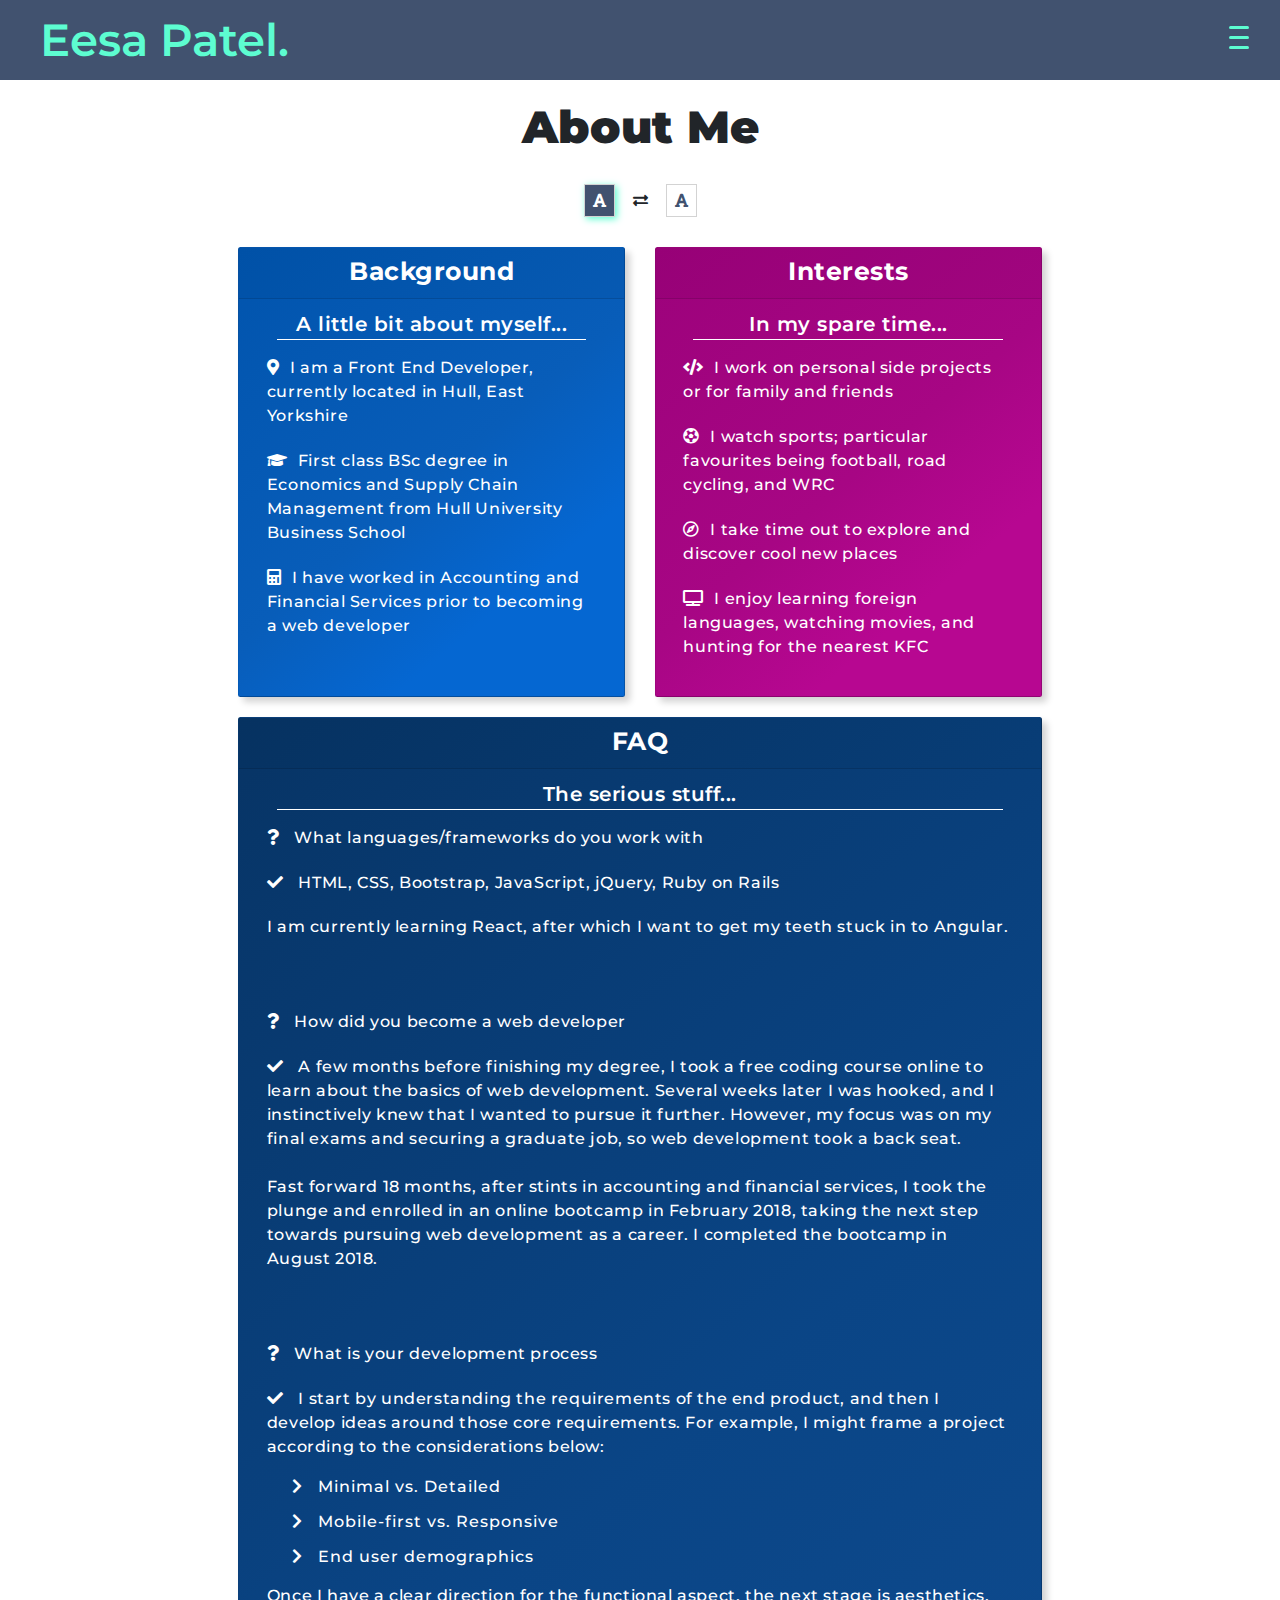
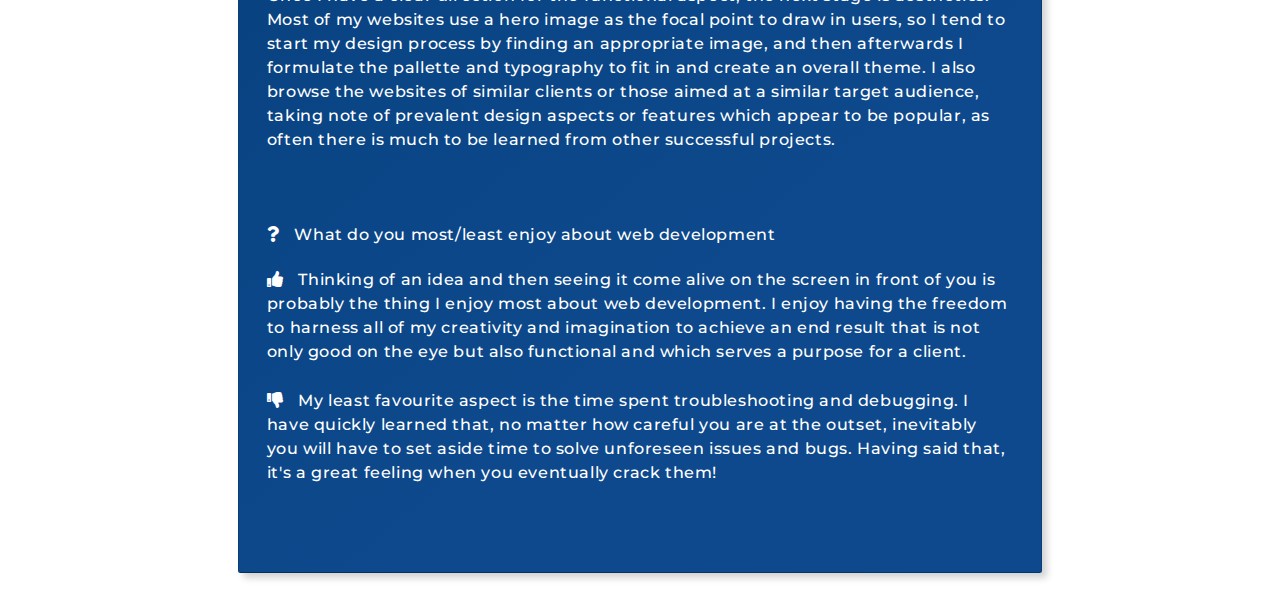
==== about.html @ c86d8778 "apply new nav function to portfolio page" ====
<!DOCTYPE html>
<html lang="en">
  <head>
    <meta charset="utf-8">
    <meta http-equiv="X-UA-Compatible" content="IE=edge">
    <meta name="viewport" content="width=device-width, initial-scale=1">

    <title>About Me | Eesa Patel</title>

    <link rel="icon" type="image/jpg" href="img/headshot.jpg">

    <!-- Bootstrap core CSS -->
    <link rel="stylesheet" href="https://stackpath.bootstrapcdn.com/bootstrap/4.1.1/css/bootstrap.min.css">
    <link rel="stylesheet"
    href="https://cdnjs.cloudflare.com/ajax/libs/animate.css/3.5.2/animate.min.css">
    <link rel="stylesheet" href="https://use.fontawesome.com/releases/v5.0.13/css/all.css">

    <link href="https://fonts.googleapis.com/css?family=Montserrat:500,600,700,900" rel="stylesheet">


    <!-- Custom styles for this template go here -->
    <link rel="stylesheet" href="css/styles.css">
    <link rel="stylesheet" href="css/about.css">
    <link rel="stylesheet" href="css/modal.css">
    <link rel="stylesheet" href="css/nav.css">
    <link rel="stylesheet" href="css/sidebar.css">
    <link rel="stylesheet" href="css/colours.css">
    <link rel="stylesheet" href="css/typography.css">
    <link rel="stylesheet" href="css/hamburgers.css">


  </head>

  <body>

    <!-- navbar -->
    <nav class="navbar background-primary">
      <a href="index.html">
        <h1 class="brand-name color-secondary">Eesa Patel.</h1>
      </a>
    </nav>

    <!-- navbar open button -->
    <button class="hamburger hamburger--spin nav-open" type="button">
      <span class="hamburger-box">
        <span class="hamburger-inner"></span>
      </span>
    </button>

    <!-- navigation menu -->
    <div class="container-fluid nav-menu">
      <div class="row h-100 align-items-center">
        <div class="col-10 offset-1 col-md-8 offset-md-2 col-lg-4 offset-lg-4">
          <ul class="navbar-nav animated mr-auto mt-2 mt-lg-0">
                <li class="nav-item">
                  <a class="nav-link montserrat-7" href="index.html">Home</a>
                </li>
                <li class="nav-item">
                  <a class="nav-link montserrat-7" href="about.html">About</a>
                </li>
                <li class="nav-item">
                  <a class="nav-link montserrat-7" href="portfolio.html">Portfolio</a>
                </li>
                <li class="nav-item">
                  <a class="nav-link montserrat-7" href="contact.html">Contact</a>
                </li>
              </ul>
        </div>
      </div>
    </div>


    <!-- Primary sidebar (hidden on xs) -->
    <div class="sidebar d-none d-lg-block background-secondary">
      <div class="sidebar-thumbnail">
        <div class="thumbnail animated fadeIn">
          <img src="img/headshot.jpg" class="img-fluid img-thumbnail mb1">
          <div class="caption mb2">
            <h3 class="my-name montserrat-9">Eesa Patel</h3>
            <h6 class="my-occupation montserrat-5">Front End Developer</h6>
            <p class="default-text">Hull, UK.</p>
          </div>
        </div>
      </div>
      <div class="modal-section">
        <div class="modal-button-container animated fadeInLeft mb1" id="icon-1">
          <button class="btn background-secondary color-primary" id="resume-btn" data-toggle="modal" data-target="#resume">
            <i class="fas fa-file-alt color-primary"></i>
          </button>
          <p class="modal-caption montserrat-6 mt1 color-primary" id="resume-caption">View my Resume/CV</p>
        </div>
        <div class="modal-button-container animated fadeInLeft mb1" id="icon-2">
          <button class="btn background-secondary color-primary" id="message-btn" data-toggle="modal" data-target="#contact-form">
            <i class="fas fa-envelope color-primary"></i>
          </button>
          <p class="modal-caption montserrat-6 mt1 color-primary" id="message-caption">Say Hello <i class="far fa-smile"></i></p>
        </div>
      </div>
      <div class="sidebar-icons text-center">
          <a href="https://unsplash.com/@eesa94" target="_blank" title="View my photos on Unsplash">
            <i class="fas fa-camera animated flipInX background-primary color-secondary" id="icon-3" aria-hidden="true"></i>
          </a>
          <a href="https://www.instagram.com/eesa516" target="_blank" title="Follow me on Instagram">
            <i class="fab fa-instagram animated flipInX background-primary color-secondary" id="icon-4" aria-hidden="true"></i>
          </a>
          <a href="https://www.linkedin.com/in/eesa-patel-a89942b1/" target="_blank" title="Connect with me on LinkedIn">
            <i class="fab fa-linkedin-in animated flipInX background-primary color-secondary" id="icon-5" aria-hidden="true"></i>
          </a>
          <a href="https://github.com/eesa94" target="_blank" title="View my GitHub profile">
            <i class="fab fa-github animated flipInX background-primary color-secondary" id="icon-6" aria-hidden="true"></i>
          </a>
      </div>
    </div>

    <div class="container-fluid main-section" id="about-index">
      <h1 class="index-header montserrat-9 animated fadeIn mb3">About Me</h1>
      <div class="colour-swap animated fadeIn">
        <i class="fas fa-font box-shadow background-primary" id="font-left"></i><i class="fas fa-exchange-alt" id="swap-colour-btn"></i><i class="fas fa-font color-primary" id="font-right"></i>
      </div>
      <div class="row mt3">
        <div class="col-12 col-md-6 col-xl-4 offset-xl-2 mb2">
          <div class="card card-default-lightblue mb1 animated fadeIn" id="card-lightblue">
            <div class="card-header">
              <h2 class="montserrat-7">Background</h2>
            </div>
            <div class="card-body">
              <h4 class="card-title montserrat-6">A little bit about myself...</h4>
              <div class="card-text">
                <p class="montserrat-5 mt1"><i class="fa fa-map-marker-alt"></i>I am a Front End Developer, currently located in Hull, East Yorkshire</p>
                <p class="montserrat-5 mt1"><i class="fa fa-graduation-cap"></i>First class BSc degree in Economics and Supply Chain Management from Hull University Business School</p>
                <p class="montserrat-5 mt1"><i class="fa fa-calculator"></i>I have worked in Accounting and Financial Services prior to becoming a web developer</p>
              </div>
            </div>
          </div>
        </div>
        <div class="col-12 col-md-6 col-xl-4 mb2">
          <div class="card card-default-pink mb1 animated fadeIn" id="card-pink">
            <div class="card-header">
              <h2 class="montserrat-7">Interests</h2>
            </div>
            <div class="card-body">
              <h4 class="card-title montserrat-6">In my spare time...</h4>
              <div class="card-text">
                <p class="montserrat-5 mt1"><i class="fa fa-code"></i>I work on personal side projects or for family and friends</p>
                <p class="montserrat-5 mt1"><i class="fa fa-futbol"></i>I watch sports; particular favourites being football, road cycling, and WRC</p>
                <p class="montserrat-5 mt1"><i class="far fa-compass"></i></i>I take time out to explore and discover cool new places</p>
                <p class="montserrat-5 mt1"><i class="fa fa-tv"></i>I enjoy learning foreign languages, watching movies, and hunting for the nearest KFC</p>
              </div>
            </div>
          </div>
        </div>
        <div class="col-12 col-xl-8 offset-xl-2 mb2">
          <div class="card card-default-blue mb1 animated fadeIn" id="card-blue">
            <div class="card-header">
              <h2 class="montserrat-7">FAQ</h2>
            </div>
            <div class="card-body">
              <h4 class="card-title montserrat-6">The serious stuff...</h4>
              <div class="card-text">
                <p class="montserrat-5 mt1">
                  <i class="fas fa-question"></i>
                  What languages/frameworks do you work with
                </p>
                <p class="montserrat-5">
                  <i class="fas fa-check"></i>
                  HTML, CSS, Bootstrap, JavaScript, jQuery, Ruby on Rails
                </p>
                <p class="montserrat-5 mb3">
                  I am currently learning React, after which I want to get my teeth stuck in to Angular.
                </p>
                <p class="mb2"></p>
                <p class="montserrat-5 mt1">
                  <i class="fas fa-question"></i>
                  How did you become a web developer
                </p>
                <p class="montserrat-5 mb3">
                  <i class="fas fa-check"></i>
                  A few months before finishing my degree, I took a free coding course online to learn about the basics of web development. Several weeks later I was hooked, and I instinctively knew that I wanted to pursue it further. However, my focus was on my final exams and securing a graduate job, so web development took a back seat.<br><br> Fast forward 18 months, after stints in accounting and financial services, I took the plunge and enrolled in an online bootcamp in February 2018, taking the next step towards pursuing web development as a career.
                  I completed the bootcamp in August 2018.
                </p>
                <p class="mb2"></p>
                <p class="montserrat-5 mt1">
                  <i class="fas fa-question"></i>
                  What is your development process
                </p>
                <p class="montserrat-5">
                  <i class="fas fa-check"></i>
                  I start by understanding the requirements of the end product, and then I develop ideas around those core requirements. For example, I might frame a project according to the considerations below:
                </p>
                <ul class="faq-list">
                  <li class="montserrat-5 mb1">
                    <i class="fas fa-chevron-right"></i>
                    Minimal vs. Detailed
                  </li>
                  <li class="montserrat-5 mb1">
                    <i class="fas fa-chevron-right"></i>
                    Mobile-first vs. Responsive
                  </li>
                  <li class="montserrat-5 mb1">
                    <i class="fas fa-chevron-right"></i>
                    End user demographics
                  </li>
                </ul>
                <p class="montserrat-5 mb3">
                  Once I have a clear direction for the functional aspect, the next stage is aesthetics. Most of my websites use a hero image as the focal point to draw in users, so I tend to start my design process by finding an appropriate image, and then afterwards I formulate the pallette and typography to fit in and create an overall theme. I also browse the websites of similar clients or those aimed at a similar target audience, taking note of prevalent design aspects or features which appear to be popular, as often there is much to be learned from other successful projects.
                </p>
                <p class="mb2"></p>
                <p class="montserrat-5 mt1">
                  <i class="fas fa-question"></i>
                  What do you most/least enjoy about web development
                </p>
                <p class="montserrat-5 mb3">
                  <i class="fas fa-thumbs-up"></i>
                  Thinking of an idea and then seeing it come alive on the screen in front of you is probably the thing I enjoy most about web development.
                  I enjoy having the freedom to harness all of my creativity and imagination to achieve an end result that is not only good on the eye but also functional and which serves a purpose for a client.<br><br>
                  <i class="fas fa-thumbs-down"></i>
                  My least favourite aspect is the time spent troubleshooting and debugging. I have quickly learned that, no matter how careful you are at the outset, inevitably you will have to set aside time to solve unforeseen issues and bugs. Having said that, it's a great feeling when you eventually crack them!
                </p>
                <p class="mb2"></p>
              </div>
            </div>
          </div>
        </div>
      </div> <!-- end inner row -->
    </div> <!-- end container -->

    <!-- Resume/CV Modal -->
    <div class="modal fade bs-example-modal-lg" id="resume" tabindex="-1" role="dialog" aria-labelledby="myLargeModalLabel" aria-hidden="true">
      <div class="modal-dialog modal-lg">
        <div class="modal-content">
          <div class="modal-header background-primary color-secondary">
            <button type="button" class="close color-secondary" data-dismiss="modal" aria-label="Close"><span aria-hidden="true">&times;</span></button>
            <h4 class="modal-title" id="myModalLabel">CV/Resume</h4>
          </div>
          <div class="modal-body">
            <div class="container-fluid">
              <div class="row">
                <div class="col-10 offset-1 col-sm-8 offset-sm-2 col-lg-6 offset-lg-3">
                  <div class="list-group" id="list-tab" role="tablist">
                    <a class="list-group-item list-group-item-action active" id="list-work-list" data-toggle="list" href="#list-work" role="tab" aria-controls="work">
                      Work History
                    </a>
                    <a class="list-group-item list-group-item-action" id="list-education-list" data-toggle="list" href="#list-education" role="tab" aria-controls="education">
                      Education
                    </a>
                  </div>
                </div>
              </div>
            </div>
            <div class="row no-gutters">
              <div class="col-10 offset-1 col-sm-8 offset-sm-2 left">
                <div class="tab-content" id="nav-tabContent">
                  <div class="tab-pane fade show active text-left" id="list-work" role="tabpanel" aria-labelledby="list-work-list">
                    <h1 class="mb2">Work History</h1>
                    <h2>Yorkshire Building Society Group, Leeds UK</h2>
                    <p class="mb1">Credit Risk Analyst (2017 - 2018)</p>
                    <p>Key Responsibilities:</p>
                    <ul class="justify">
                      <li>Detailed performance analysis of the company's mortgage portfolio, providing metrics on arrears and indebtedness.
                      <li>Analysed mortgage trends within the wider UK mortgage market using internal and external data to help provide a narrative of the current lending climate and aid risk appetite decisioning.</li>
                      <li>Sole owner of month-end analysis which provided leadership with key Management Information for company decision-making.</li>
                      <li>Dealt with Regulatory requests, comprising data and analytics returns for the Prudential Regulation Authority.</li>
                    </ul>
                    <p>Skills Gained:</p>
                    <ul class="justify mb2">
                      <li>Accuracy and competence within tight deadlines and high pressure, delivering for management and industry regulators.</li>
                      <li>SAS programming, used daily and the basis of all my work.</li>
                      <li>Competence in collaborating across teams and functions.</li>
                    </ul>
                    <h2>Mazars LLP, Leeds UK</h2>
                    <p class="mb1">Audit Trainee (ACA) (2016 - 2017)</p>
                    <p>Key Responsibilities:</p>
                    <ul class="justify">
                      <li>Worked on external audits of major clients including Multi Academy Trusts, NHS Trusts, and Local Government.</li>
                      <li>Field work comprising of audit testing of financial statements, visiting clients and verifying assets.
                      <li>Analysed findings against audit standards and rules.</li>
                      <li>Arranged client meetings independently, to discuss systems, processes, and acted as a point of contact between off-site audit managers and on-site client staff.</li>
                    </ul>
                    <p>Skills Gained:</p>
                    <ul class="justify">
                      <li>Written and verbal communication skills, building positive client relationships.</li>
                      <li>Working to high technical and ethical standards.</li>
                      <li>Certificate in Finance, Accounting, and Business (CFAB).</li>
                    </ul>
                  </div>
                  <div class="tab-pane fade text-left" id="list-education" role="tabpanel" aria-labelledby="list-education-list">
                    <h1 class="mb2">Education</h1>
                    <h2>CareerFoundry</h2>
                    <p class="mb1">Online Bootcamp (February 2018 - August 2018)</p>
                    <p>Web Development</p>
                    <ul class="justify mb2">
                      <li>6 month taught and mentored online web development bootcamp.</li>
                      <li>Front-end development, focusing on responsive design with HTML, CSS, Bootstrap, JavaScript, jQuery, and integrating APIs such as Google Maps, Facebook, and Twitter.</li>
                      <li>Back-end development with Ruby on Rails,  using best practices to build dynamic web apps with full functionality including authentication, authorisation, user comments, product rating, automated mailing, and payment.</li>
                    </ul>
                    <h2>Hull University Business School</h2>
                    <p class="mb1">Bachelors Degree (2012 - 2016)</p>
                    <p>BSc Economics and Supply Chain Management (1:1)</p>
                    <ul class="justify">
                      <li>Joint honours degree with an equal number of modules across both areas; highlights include empirical economic analysis examining the statistical significance of transfer expenditure on the performance of Premier League football clubs, and planning and designing supply chains to import fruit from overseas.</li>
                      <li>Studied abroad at Inha University in Incheon, South Korea, as part of a summer school elective programme.</li>
                      <li>One year internship at Johnson &amp; Johnson in Inventory and Distribution.</li>
                    </ul>
                  </div>
                </div>
              </div>
            </div>
          </div>
        </div>
      </div>
    </div>

    <!-- Contact Form modal -->
    <div class="modal fade bs-example-modal-lg" id="contact-form" tabindex="-1" role="dialog" aria-labelledby="myLargeModalLabel" aria-hidden="true">
      <div class="modal-dialog modal-lg">
        <div class="modal-content">
          <div class="modal-header background-primary color-secondary">
            <button type="button" class="close color-secondary" data-dismiss="modal" aria-label="Close"><span aria-hidden="true">&times;</span></button>
            <h4 class="modal-title" id="myModalLabel">Send a Message</h4>
          </div>
          <div class="modal-body">
            <form class="custom-form" name="contact" method="POST" netlify>
              <div class="form-group contact-form-group mb2">
                <label for="name">Name</label>
                <input class="form-control" placeholder="*Please enter your name" required="required" type="text" name="name" id="name">
              </div>
              <div class="form-group contact-form-group mb2">
                <label for="email">Email</label>
                <input class="form-control" placeholder="*Please enter your email" required="required" type="text" name="email" id="email">
              </div>
              <div class="form-group contact-form-group mb2">
                <label for="message">Message</label>
                <textarea class="form-control" placeholder="*Please write your message" rows="5" required="required" name="message" id="message"></textarea>
              </div>
              <input type="submit" name="commit" value="Send" class="form_label btn" id="send-btn" data-disable-with="Send">
            </form>
          </div>
        </div>
      </div>
    </div>

    <script src="https://cdnjs.cloudflare.com/ajax/libs/jquery/3.2.1/jquery.min.js"></script>
    <!-- Bootstrap core JS -->
    <script src="https://stackpath.bootstrapcdn.com/bootstrap/4.1.1/js/bootstrap.min.js"></script>
    <!-- Can place script tags with JavaScript files here -->
    <script src="js/scripts.js"></script>
  </body>
</html>
---- css/styles.css ----
*, *::after, *::before {
  box-sizing: border-box;
}

html {
  font-size: 62.5%;
}

html, body {
  width: 100%;
  height: 100%;
  margin: 0;
  padding: 0;
}

body {
  text-align: center;
}

.main-section {
  padding: 85px 30px 0;
  transition: 0.3s;
}

.btn.focus,
.btn:focus {
  box-shadow: none;
}


/*index.html*/
/*Hero Container*/
.hero-container {
  background-image: url("../img/carolinie-cavalli-99609-unsplash.jpg");
  background-position: center;
  background-repeat: no-repeat;
  background-size: cover;
  min-height: 100vh;
  width: 100%;
}
.hero-inner {
  padding-top: 70px;
}

.welcome-1 {
  font-size: 6rem;
}

.welcome-2 {
  font-size: 3.2rem;
}

.button-container {
  margin-bottom: 50px;
}

.home-nav-btn {
  margin: 6px;
  border: 1.6px solid #41526f;
  color: #5dfdd1;
  background-color: #41526f;
  font-size: 1.85rem;
  letter-spacing: 2.5px;
  line-height: 1.8;
}

.home-nav-btn:hover {
  color: #41526f;
  background-color: #5dfdd1;
  line-height: 1.8;
}

.img-thumbnail {
  height: 250px;
  padding: 1.5px;
  background-color: #e1ebf0;
  border: 2px solid #4c4c4c;
}

.my-name {
  margin-bottom: 7px;
  font-size: 3rem;
  letter-spacing: 0.5px;
}

.my-occupation {
  font-size: 2.1rem;
  letter-spacing: 0.5px;
}

.caption {
  cursor: default;
}

.home-icons-container {
  font-size: 2rem;
  padding-top: 30px;
}

.home-icons-contaniner a {
  text-decoration: none;
}

.home-icon {
  width: 40px;
  padding: 10px;
  transition: 0.3s;
}


/*General styling*/
a:hover {
  text-decoration: none;
}

.index-header {
  font-size: 4.5rem;
  margin: 15px 0;
  cursor: default;
}

.mt1 {
  margin-top: 10px;
}

.mt2 {
  margin-top: 20px;
}

.mt3 {
  margin-top: 30px;
}

.mb1 {
  margin-bottom: 10px;
}

.mb2 {
  margin-bottom: 20px;
}

.mb3 {
  margin-bottom: 30px;
}

.nm {
  margin: 0;
}

.opaque {
    opacity: 0.5;
}

.justify {
  text-align: justify;
}

.smol-p {
  font-size: 1.3rem;
}


/*Animation styling*/
.fadeIn {
  animation-duration: 0.5s;
  animation-delay: 0.5s;
}

.fadeIn-1 {
  animation-delay: 1s;
}

.fadeInLeft,
.fadeInRight,
.flipInX {
  animation-duration: 0.5s;
  animation-delay: 1s;
}

#icon-1 {
  animation-delay: 0.6s;
}

#icon-2 {
  animation-delay: 0.7s;
}

#icon-3 {
  animation-delay: 0.9s;
}

#icon-4 {
  animation-delay: 1.0s;
}

#icon-5 {
  animation-delay: 1.1s;
}

#icon-6 {
  animation-delay: 1.2s;
}


/*Media */
@media (max-width: 576px) {
  html {
    font-size: 50%;
  }

  .hero-inner {
    padding-top: 20px;
    padding-bottom: 20px;
  }

  .button-container .col-6 {
    text-align: center;
  }
}
---- css/about.css ----
.colour-swap i {
  font-size: 1.5rem;
  padding: 8px; }

#swap-colour-btn {
  margin: 0 10px;
  cursor: pointer; }

#font-left {
  color: white; }

#font-right {
  background-color: white; }

#font-left,
#font-right {
  border: 1px solid lightgrey; }

.card {
  cursor: default;
  transition: 0.5s;
  height: 100%;
  box-shadow: 5px 5px 7px lightgrey; }
  .card h2, .card h4, .card p, .card i, .card li {
    transition: 0.3s; }

.card-default-lightblue {
  border: 1px solid rgba(0, 0, 0, 0.125);
  background: linear-gradient(140deg, #0154ad 0%, #085db9 51%, #0567d2 75%); }
  .card-default-lightblue h2, .card-default-lightblue h4, .card-default-lightblue p, .card-default-lightblue i, .card-default-lightblue li {
    color: white; }
  .card-default-lightblue .card-header {
    background-color: rgba(0, 0, 0, 0.03); }

.card-hover-lightblue {
  border: 1px solid #0154ad;
  background-color: white; }
  .card-hover-lightblue h2, .card-hover-lightblue h4, .card-hover-lightblue p, .card-hover-lightblue i, .card-hover-lightblue li {
    color: #0154ad; }
  .card-hover-lightblue .card-title {
    border-color: #0154ad; }
  .card-hover-lightblue .card-header {
    background-color: rgba(5, 103, 210, 0.16); }

.card-default-pink {
  border: 1px solid rgba(0, 0, 0, 0.125);
  background: linear-gradient(140deg, #9c027b 0%, #a70684 51%, #b70791 75%); }
  .card-default-pink h2, .card-default-pink h4, .card-default-pink p, .card-default-pink i, .card-default-pink li {
    color: white; }
  .card-default-pink .card-header {
    background-color: rgba(0, 0, 0, 0.03); }

.card-hover-pink {
  border: 1px solid #9c027b;
  background-color: white; }
  .card-hover-pink h2, .card-hover-pink h4, .card-hover-pink p, .card-hover-pink i, .card-hover-pink li {
    color: #9c027b; }
  .card-hover-pink .card-title {
    border-color: #9c027b; }
  .card-hover-pink .card-header {
    background-color: rgba(183, 7, 145, 0.18); }

.card-default-blue {
  border: 1px solid rgba(0, 0, 0, 0.125);
  background: linear-gradient(140deg, #073465 0%, #0a4586 51%, #0d498c 75%); }
  .card-default-blue h2, .card-default-blue h4, .card-default-blue p, .card-default-blue i, .card-default-blue li {
    color: white; }
  .card-default-blue .card-header {
    background-color: rgba(0, 0, 0, 0.03); }

.card-hover-blue {
  border: 1px solid #073465;
  background-color: white; }
  .card-hover-blue h2, .card-hover-blue h4, .card-hover-blue p, .card-hover-blue i, .card-hover-blue li {
    color: #073465; }
  .card-hover-blue .card-title {
    border-color: #073465; }
  .card-hover-blue .card-header {
    background-color: rgba(13, 73, 140, 0.29); }

.card-header h2 {
  font-size: 2.5rem;
  letter-spacing: 0.5px; }

.card-title {
  font-size: 2rem;
  letter-spacing: 0.5px;
  border-bottom: 1.5px solid white;
  margin: 0 25px 7.5px;
  padding-bottom: 3px; }

.card-text p {
  text-align: left;
  padding: 5px 15px;
  font-size: 1.6rem;
  letter-spacing: 0.6px; }
.card-text i,
.card-text li {
  font-size: 1.6rem;
  line-height: 25px;
  letter-spacing: 1px; }
.card-text i {
  margin-right: 10px; }
.card-text ul {
  list-style-type: none;
  text-align: left; }

/*# sourceMappingURL=about.css.map */
---- css/modal.css ----
.modal-header {
  display: block; }

.modal-title {
  font-family: 'Lato', sans-serif;
  font-size: 2rem;
  font-weight: 700; }

.close {
  font-size: 2rem;
  transition: 0.3s;
  opacity: 1; }

.modal {
  top: 40px;
  padding-left: 0 !important; }

.list-group {
  flex-direction: row;
  margin: 10px auto 20px; }

.list-group-item {
  background-color: #cce7ff;
  border-radius: 2.5px;
  font-size: 1.3rem;
  font-family: 'Lato', sans-serif;
  height: 100%;
  transition: 0.3s; }
  .list-group-item.active {
    background-color: #7291b3;
    border-color: #7291b3; }
    .list-group-item.active:hover {
      background-color: #7291b3;
      color: white; }
  .list-group-item:hover {
    background-color: #cce7ff;
    opacity: 0.8; }

.modal-body h1 {
  text-align: center;
  padding-bottom: 5px; }
.modal-body p {
  font-size: 1.5rem; }
.modal-body ul {
  font-size: 1.3rem; }
.modal-body li {
  margin-bottom: 5px; }

@media (min-width: 992px) {
  .modal-lg {
    max-width: 950px; } }
.contact-form-group {
  width: 80%;
  margin-left: auto;
  margin-right: auto; }

label,
.form-control {
  font-size: 1.5rem; }

#send-btn {
  padding: 5px 15px;
  border-radius: 5px;
  border: 2px solid;
  font-family: 'Montserrat', sans-serif;
  font-size: 1.3rem; }

/*# sourceMappingURL=modal.css.map */
---- css/nav.css ----
.navbar {
  position: fixed;
  width: 100%;
  height: 80px;
  top: 0;
  left: 0;
  padding: 5px 40px;
  z-index: 100;
  transition: 0.3s; }

.brand-name {
  font-family: 'Montserrat', sans-serif;
  font-weight: 600;
  font-size: 4.5rem;
  margin: 0; }

.nav-open {
  position: fixed;
  top: 25px;
  right: 25px;
  z-index: 300; }

.nav-link {
  font-size: 5rem;
  margin: 5px;
  padding: 10px;
  transition: 0.3s; }

.nav-menu {
  position: fixed;
  top: -100%;
  width: 100%;
  height: 100%;
  background-color: rgba(0, 0, 0, 0.8);
  z-index: 200;
  transition: 0.3s; }

/*# sourceMappingURL=nav.css.map */
---- css/sidebar.css ----
.sidebar {
  position: fixed;
  top: 0;
  left: -400px;
  width: 400px;
  z-index: 1;
  overflow-x: hidden;
  padding: 20px 0;
  transition: 0.3s; }

.sidebar a,
.sidenav a {
  background: none; }

.sidebar-icons {
  padding-top: 30px;
  font-size: 2rem;
  vertical-align: middle; }
  .sidebar-icons a {
    text-decoration: none; }
  .sidebar-icons i {
    width: 45px;
    padding: 7px;
    transition: 0.2s; }

.modal-section {
  width: 70%;
  margin: 25px auto; }

.modal-section button {
  margin: 0 auto;
  width: 45%;
  padding: 15px 10px;
  transition: 0.3s; }

.modal-section-mobile {
  height: 45px; }
  .modal-section-mobile button {
    height: 100%;
    font-size: 1.6rem; }

.fa-envelope,
.fa-file-alt {
  font-size: 6rem;
  transition: 0.3s; }

.modal-caption {
  font-size: 1.6rem;
  opacity: 0;
  transition: 0.3s; }

.sidenav {
  height: 100%;
  width: 0;
  position: fixed;
  z-index: 1;
  top: 0;
  left: 0;
  overflow-x: hidden;
  /* Disable horizontal scroll */
  padding-top: 60px;
  transition: 0.5s; }

.sidenav .closebtn {
  position: absolute;
  top: 0;
  right: 15px;
  font-size: 5.5rem;
  cursor: pointer;
  color: black; }

#contact-button,
#contact-button-second {
  cursor: pointer; }

/*# sourceMappingURL=sidebar.css.map */
---- css/colours.css ----
a {
  color: #5dfdd1; }

.background-primary {
  background-color: #41526f; }

.color-primary {
  color: #41526f; }

.background-secondary {
  background-color: #5dfdd1; }

.color-secondary {
  color: #5dfdd1; }

.background-tertiary {
  background-color: #ccf9ff; }

.color-tertiary {
  color: #ccf9ff; }

.box-shadow {
  box-shadow: 2px 2px 7px #5dfdd1; }

.menu a:visited {
  color: #41526f; }

.modal-body h1 {
  border-bottom: 2px solid #5dfdd1; }

.hamburger-inner, .hamburger-inner::before, .hamburger-inner::after {
  background-color: #5dfdd1 !important; }

.nav-pills .nav-link.active {
  color: #41526f;
  background-color: #5dfdd1; }

.nav-pills a:visited {
  color: #5dfdd1; }

.nav-pills a:hover,
.nav-item a:hover,
#contact-button:hover,
#contact-button-second:hover {
  color: #41526f;
  background-color: #5dfdd1; }

#contact-button,
#contact-button-second {
  color: #5dfdd1;
  cursor: pointer; }

.sidebar-icons {
  border-top: 2px solid #41526f; }
  .sidebar-icons i:hover {
    color: #41526f;
    background-color: #5dfdd1; }

.modal-section button,
.modal-section-mobile button {
  border: 2px solid #41526f; }

.modal-section button:hover,
.modal-section-mobile button:hover {
  background-color: #41526f;
  border-color: #41526f;
  color: #5dfdd1; }

.modal-section .btn:active,
.modal-section .btn:focus {
  background-color: #5dfdd1;
  color: #41526f; }

.close:hover {
  color: #41526f;
  background-color: #5dfdd1;
  opacity: 1; }

#send-btn {
  border-color: #41526f !important;
  background-color: #5dfdd1;
  color: #41526f; }
  #send-btn:hover {
    background-color: #41526f;
    color: #5dfdd1; }

.home-icons-container {
  border-top: 2px solid #41526f; }

.home-icon:hover {
  background-color: #5dfdd1;
  color: #41526f; }

.project-index a:visited {
  color: black; }

.project-body p::selection {
  background: #5dfdd1; }

.project-body a:hover {
  color: #41526f; }

#back-to-portfolio:hover {
  background-color: #41526f;
  color: #5dfdd1; }

.project-dropdown-button:hover {
  background-color: #41526f;
  color: #5dfdd1; }

#project-card {
  border: 1px solid #41526f; }

#project-card a:hover {
  background-color: transparent;
  color: #41526f; }

.project-btn {
  background-color: #41526f;
  color: #5dfdd1; }
  .project-btn:hover {
    background-color: #5dfdd1; }
    .project-btn:hover a, .project-btn:hover i {
      color: #41526f; }

/*# sourceMappingURL=colours.css.map */
---- css/typography.css ----
.montserrat-5 {
  font-family: 'Montserrat', sans-serif;
  font-weight: 500;
}

.montserrat-6 {
  font-family: 'Montserrat', sans-serif;
  font-weight: 600;
}

.montserrat-7 {
  font-family: 'Montserrat', sans-serif;
  font-weight: 700;
}

.montserrat-9 {
  font-family: 'Montserrat', sans-serif;
  font-weight: 900;
}

.default-text {
  font-family: 'Montserrat', sans-serif;
  font-weight: 500;
  font-size: 1.8rem;
}

.white {
  color: white;
}
---- css/hamburgers.css ----
/*!
 * Hamburgers
 * @description Tasty CSS-animated hamburgers
 * @author Jonathan Suh @jonsuh
 * @site https://jonsuh.com/hamburgers
 * @link https://github.com/jonsuh/hamburgers
 */
.hamburger {
  display: inline-block;
  cursor: pointer;
  transition-property: opacity, filter;
  transition-duration: 0.15s;
  transition-timing-function: linear;
  font: inherit;
  color: inherit;
  text-transform: none;
  background-color: transparent;
  border: 0;
  margin: 0;
  overflow: visible; }
  .hamburger:hover {
    opacity: 1; }
  .hamburger.is-active:hover {
    opacity: 1; }
  .hamburger.is-active .hamburger-inner,
  .hamburger.is-active .hamburger-inner::before,
  .hamburger.is-active .hamburger-inner::after {
    background-color: #8c8c8c; }

.hamburger-box {
  width: 40px;
  height: 24px;
  display: inline-block;
  position: relative; }

.hamburger-inner {
  display: block;
  top: 50%;
  margin-top: -2px; }
  .hamburger-inner, .hamburger-inner::before, .hamburger-inner::after {
    width: 40px;
    height: 4px;
    background-color: #000;
    border-radius: 4px;
    position: absolute;
    transition-property: transform;
    transition-duration: 0.15s;
    transition-timing-function: ease; }
  .hamburger-inner::before, .hamburger-inner::after {
    content: "";
    display: block; }
  .hamburger-inner::before {
    top: -10px; }
  .hamburger-inner::after {
    bottom: -10px; }


/*My custom styles*/
.side-nav-open {
  position: fixed;
  right: 3px;
  top: 3px;
  padding: 5px 10px;
  background-color: #db658a;
  z-index: 105;
}

.top-nav-open {
  position: fixed;
  right: 10px;
  top: 15px;
  padding: 5px 10px;
  background-color: #db658a;
  z-index: 105;
  transition: 0.3s;
}

.hamburger-box,
.hamburger-inner, .hamburger-inner::before, .hamburger-inner::after {
  width: 20px;

}

.hamburger-inner, .hamburger-inner::before, .hamburger-inner::after {
  background-color: #fff;
  height: 3px;
}

.hamburger.is-active .hamburger-inner, .hamburger.is-active .hamburger-inner::before, .hamburger.is-active .hamburger-inner::after {
  background-color: #fff;
}

button:focus {
  outline: 0;
}
/*custom styles end*/

/*
   * 3DX
   */
.hamburger--3dx .hamburger-box {
  perspective: 80px; }

.hamburger--3dx .hamburger-inner {
  transition: transform 0.15s cubic-bezier(0.645, 0.045, 0.355, 1), background-color 0s 0.1s cubic-bezier(0.645, 0.045, 0.355, 1); }
  .hamburger--3dx .hamburger-inner::before, .hamburger--3dx .hamburger-inner::after {
    transition: transform 0s 0.1s cubic-bezier(0.645, 0.045, 0.355, 1); }

.hamburger--3dx.is-active .hamburger-inner {
  background-color: transparent;
  transform: rotateY(180deg); }
  .hamburger--3dx.is-active .hamburger-inner::before {
    transform: translate3d(0, 10px, 0) rotate(45deg); }
  .hamburger--3dx.is-active .hamburger-inner::after {
    transform: translate3d(0, -10px, 0) rotate(-45deg); }

/*
   * 3DX Reverse
   */
.hamburger--3dx-r .hamburger-box {
  perspective: 80px; }

.hamburger--3dx-r .hamburger-inner {
  transition: transform 0.15s cubic-bezier(0.645, 0.045, 0.355, 1), background-color 0s 0.1s cubic-bezier(0.645, 0.045, 0.355, 1); }
  .hamburger--3dx-r .hamburger-inner::before, .hamburger--3dx-r .hamburger-inner::after {
    transition: transform 0s 0.1s cubic-bezier(0.645, 0.045, 0.355, 1); }

.hamburger--3dx-r.is-active .hamburger-inner {
  background-color: transparent;
  transform: rotateY(-180deg); }
  .hamburger--3dx-r.is-active .hamburger-inner::before {
    transform: translate3d(0, 10px, 0) rotate(45deg); }
  .hamburger--3dx-r.is-active .hamburger-inner::after {
    transform: translate3d(0, -10px, 0) rotate(-45deg); }

/*
   * 3DY
   */
.hamburger--3dy .hamburger-box {
  perspective: 80px; }

.hamburger--3dy .hamburger-inner {
  transition: transform 0.15s cubic-bezier(0.645, 0.045, 0.355, 1), background-color 0s 0.1s cubic-bezier(0.645, 0.045, 0.355, 1); }
  .hamburger--3dy .hamburger-inner::before, .hamburger--3dy .hamburger-inner::after {
    transition: transform 0s 0.1s cubic-bezier(0.645, 0.045, 0.355, 1); }

.hamburger--3dy.is-active .hamburger-inner {
  background-color: transparent;
  transform: rotateX(-180deg); }
  .hamburger--3dy.is-active .hamburger-inner::before {
    transform: translate3d(0, 10px, 0) rotate(45deg); }
  .hamburger--3dy.is-active .hamburger-inner::after {
    transform: translate3d(0, -10px, 0) rotate(-45deg); }

/*
   * 3DY Reverse
   */
.hamburger--3dy-r .hamburger-box {
  perspective: 80px; }

.hamburger--3dy-r .hamburger-inner {
  transition: transform 0.15s cubic-bezier(0.645, 0.045, 0.355, 1), background-color 0s 0.1s cubic-bezier(0.645, 0.045, 0.355, 1); }
  .hamburger--3dy-r .hamburger-inner::before, .hamburger--3dy-r .hamburger-inner::after {
    transition: transform 0s 0.1s cubic-bezier(0.645, 0.045, 0.355, 1); }

.hamburger--3dy-r.is-active .hamburger-inner {
  background-color: transparent;
  transform: rotateX(180deg); }
  .hamburger--3dy-r.is-active .hamburger-inner::before {
    transform: translate3d(0, 10px, 0) rotate(45deg); }
  .hamburger--3dy-r.is-active .hamburger-inner::after {
    transform: translate3d(0, -10px, 0) rotate(-45deg); }

/*
   * 3DXY
   */
.hamburger--3dxy .hamburger-box {
  perspective: 80px; }

.hamburger--3dxy .hamburger-inner {
  transition: transform 0.15s cubic-bezier(0.645, 0.045, 0.355, 1), background-color 0s 0.1s cubic-bezier(0.645, 0.045, 0.355, 1); }
  .hamburger--3dxy .hamburger-inner::before, .hamburger--3dxy .hamburger-inner::after {
    transition: transform 0s 0.1s cubic-bezier(0.645, 0.045, 0.355, 1); }

.hamburger--3dxy.is-active .hamburger-inner {
  background-color: transparent;
  transform: rotateX(180deg) rotateY(180deg); }
  .hamburger--3dxy.is-active .hamburger-inner::before {
    transform: translate3d(0, 10px, 0) rotate(45deg); }
  .hamburger--3dxy.is-active .hamburger-inner::after {
    transform: translate3d(0, -10px, 0) rotate(-45deg); }

/*
   * 3DXY Reverse
   */
.hamburger--3dxy-r .hamburger-box {
  perspective: 80px; }

.hamburger--3dxy-r .hamburger-inner {
  transition: transform 0.15s cubic-bezier(0.645, 0.045, 0.355, 1), background-color 0s 0.1s cubic-bezier(0.645, 0.045, 0.355, 1); }
  .hamburger--3dxy-r .hamburger-inner::before, .hamburger--3dxy-r .hamburger-inner::after {
    transition: transform 0s 0.1s cubic-bezier(0.645, 0.045, 0.355, 1); }

.hamburger--3dxy-r.is-active .hamburger-inner {
  background-color: transparent;
  transform: rotateX(180deg) rotateY(180deg) rotateZ(-180deg); }
  .hamburger--3dxy-r.is-active .hamburger-inner::before {
    transform: translate3d(0, 10px, 0) rotate(45deg); }
  .hamburger--3dxy-r.is-active .hamburger-inner::after {
    transform: translate3d(0, -10px, 0) rotate(-45deg); }

/*
   * Arrow
   */
.hamburger--arrow.is-active .hamburger-inner::before {
  transform: translate3d(-8px, 0, 0) rotate(-45deg) scale(0.7, 1); }

.hamburger--arrow.is-active .hamburger-inner::after {
  transform: translate3d(-8px, 0, 0) rotate(45deg) scale(0.7, 1); }

/*
   * Arrow Right
   */
.hamburger--arrow-r.is-active .hamburger-inner::before {
  transform: translate3d(8px, 0, 0) rotate(45deg) scale(0.7, 1); }

.hamburger--arrow-r.is-active .hamburger-inner::after {
  transform: translate3d(8px, 0, 0) rotate(-45deg) scale(0.7, 1); }

/*
   * Arrow Alt
   */
.hamburger--arrowalt .hamburger-inner::before {
  transition: top 0.1s 0.1s ease, transform 0.1s cubic-bezier(0.165, 0.84, 0.44, 1); }

.hamburger--arrowalt .hamburger-inner::after {
  transition: bottom 0.1s 0.1s ease, transform 0.1s cubic-bezier(0.165, 0.84, 0.44, 1); }

.hamburger--arrowalt.is-active .hamburger-inner::before {
  top: 0;
  transform: translate3d(-8px, -10px, 0) rotate(-45deg) scale(0.7, 1);
  transition: top 0.1s ease, transform 0.1s 0.1s cubic-bezier(0.895, 0.03, 0.685, 0.22); }

.hamburger--arrowalt.is-active .hamburger-inner::after {
  bottom: 0;
  transform: translate3d(-8px, 10px, 0) rotate(45deg) scale(0.7, 1);
  transition: bottom 0.1s ease, transform 0.1s 0.1s cubic-bezier(0.895, 0.03, 0.685, 0.22); }

/*
   * Arrow Alt Right
   */
.hamburger--arrowalt-r .hamburger-inner::before {
  transition: top 0.1s 0.1s ease, transform 0.1s cubic-bezier(0.165, 0.84, 0.44, 1); }

.hamburger--arrowalt-r .hamburger-inner::after {
  transition: bottom 0.1s 0.1s ease, transform 0.1s cubic-bezier(0.165, 0.84, 0.44, 1); }

.hamburger--arrowalt-r.is-active .hamburger-inner::before {
  top: 0;
  transform: translate3d(8px, -10px, 0) rotate(45deg) scale(0.7, 1);
  transition: top 0.1s ease, transform 0.1s 0.1s cubic-bezier(0.895, 0.03, 0.685, 0.22); }

.hamburger--arrowalt-r.is-active .hamburger-inner::after {
  bottom: 0;
  transform: translate3d(8px, 10px, 0) rotate(-45deg) scale(0.7, 1);
  transition: bottom 0.1s ease, transform 0.1s 0.1s cubic-bezier(0.895, 0.03, 0.685, 0.22); }

/*
 * Arrow Turn
 */
.hamburger--arrowturn.is-active .hamburger-inner {
  transform: rotate(-180deg); }
  .hamburger--arrowturn.is-active .hamburger-inner::before {
    transform: translate3d(8px, 0, 0) rotate(45deg) scale(0.7, 1); }
  .hamburger--arrowturn.is-active .hamburger-inner::after {
    transform: translate3d(8px, 0, 0) rotate(-45deg) scale(0.7, 1); }

/*
 * Arrow Turn Right
 */
.hamburger--arrowturn-r.is-active .hamburger-inner {
  transform: rotate(-180deg); }
  .hamburger--arrowturn-r.is-active .hamburger-inner::before {
    transform: translate3d(-8px, 0, 0) rotate(-45deg) scale(0.7, 1); }
  .hamburger--arrowturn-r.is-active .hamburger-inner::after {
    transform: translate3d(-8px, 0, 0) rotate(45deg) scale(0.7, 1); }

/*
   * Boring
   */
.hamburger--boring .hamburger-inner, .hamburger--boring .hamburger-inner::before, .hamburger--boring .hamburger-inner::after {
  transition-property: none; }

.hamburger--boring.is-active .hamburger-inner {
  transform: rotate(45deg); }
  .hamburger--boring.is-active .hamburger-inner::before {
    top: 0;
    opacity: 0; }
  .hamburger--boring.is-active .hamburger-inner::after {
    bottom: 0;
    transform: rotate(-90deg); }

/*
   * Collapse
   */
.hamburger--collapse .hamburger-inner {
  top: auto;
  bottom: 0;
  transition-duration: 0.13s;
  transition-delay: 0.13s;
  transition-timing-function: cubic-bezier(0.55, 0.055, 0.675, 0.19); }
  .hamburger--collapse .hamburger-inner::after {
    top: -20px;
    transition: top 0.2s 0.2s cubic-bezier(0.33333, 0.66667, 0.66667, 1), opacity 0.1s linear; }
  .hamburger--collapse .hamburger-inner::before {
    transition: top 0.12s 0.2s cubic-bezier(0.33333, 0.66667, 0.66667, 1), transform 0.13s cubic-bezier(0.55, 0.055, 0.675, 0.19); }

.hamburger--collapse.is-active .hamburger-inner {
  transform: translate3d(0, -10px, 0) rotate(-45deg);
  transition-delay: 0.22s;
  transition-timing-function: cubic-bezier(0.215, 0.61, 0.355, 1); }
  .hamburger--collapse.is-active .hamburger-inner::after {
    top: 0;
    opacity: 0;
    transition: top 0.2s cubic-bezier(0.33333, 0, 0.66667, 0.33333), opacity 0.1s 0.22s linear; }
  .hamburger--collapse.is-active .hamburger-inner::before {
    top: 0;
    transform: rotate(-90deg);
    transition: top 0.1s 0.16s cubic-bezier(0.33333, 0, 0.66667, 0.33333), transform 0.13s 0.25s cubic-bezier(0.215, 0.61, 0.355, 1); }

/*
   * Collapse Reverse
   */
.hamburger--collapse-r .hamburger-inner {
  top: auto;
  bottom: 0;
  transition-duration: 0.13s;
  transition-delay: 0.13s;
  transition-timing-function: cubic-bezier(0.55, 0.055, 0.675, 0.19); }
  .hamburger--collapse-r .hamburger-inner::after {
    top: -20px;
    transition: top 0.2s 0.2s cubic-bezier(0.33333, 0.66667, 0.66667, 1), opacity 0.1s linear; }
  .hamburger--collapse-r .hamburger-inner::before {
    transition: top 0.12s 0.2s cubic-bezier(0.33333, 0.66667, 0.66667, 1), transform 0.13s cubic-bezier(0.55, 0.055, 0.675, 0.19); }

.hamburger--collapse-r.is-active .hamburger-inner {
  transform: translate3d(0, -10px, 0) rotate(45deg);
  transition-delay: 0.22s;
  transition-timing-function: cubic-bezier(0.215, 0.61, 0.355, 1); }
  .hamburger--collapse-r.is-active .hamburger-inner::after {
    top: 0;
    opacity: 0;
    transition: top 0.2s cubic-bezier(0.33333, 0, 0.66667, 0.33333), opacity 0.1s 0.22s linear; }
  .hamburger--collapse-r.is-active .hamburger-inner::before {
    top: 0;
    transform: rotate(90deg);
    transition: top 0.1s 0.16s cubic-bezier(0.33333, 0, 0.66667, 0.33333), transform 0.13s 0.25s cubic-bezier(0.215, 0.61, 0.355, 1); }

/*
   * Elastic
   */
.hamburger--elastic .hamburger-inner {
  top: 2px;
  transition-duration: 0.275s;
  transition-timing-function: cubic-bezier(0.68, -0.55, 0.265, 1.55); }
  .hamburger--elastic .hamburger-inner::before {
    top: 10px;
    transition: opacity 0.125s 0.275s ease; }
  .hamburger--elastic .hamburger-inner::after {
    top: 20px;
    transition: transform 0.275s cubic-bezier(0.68, -0.55, 0.265, 1.55); }

.hamburger--elastic.is-active .hamburger-inner {
  transform: translate3d(0, 10px, 0) rotate(135deg);
  transition-delay: 0.075s; }
  .hamburger--elastic.is-active .hamburger-inner::before {
    transition-delay: 0s;
    opacity: 0; }
  .hamburger--elastic.is-active .hamburger-inner::after {
    transform: translate3d(0, -20px, 0) rotate(-270deg);
    transition-delay: 0.075s; }

/*
   * Elastic Reverse
   */
.hamburger--elastic-r .hamburger-inner {
  top: 2px;
  transition-duration: 0.275s;
  transition-timing-function: cubic-bezier(0.68, -0.55, 0.265, 1.55); }
  .hamburger--elastic-r .hamburger-inner::before {
    top: 10px;
    transition: opacity 0.125s 0.275s ease; }
  .hamburger--elastic-r .hamburger-inner::after {
    top: 20px;
    transition: transform 0.275s cubic-bezier(0.68, -0.55, 0.265, 1.55); }

.hamburger--elastic-r.is-active .hamburger-inner {
  transform: translate3d(0, 10px, 0) rotate(-135deg);
  transition-delay: 0.075s; }
  .hamburger--elastic-r.is-active .hamburger-inner::before {
    transition-delay: 0s;
    opacity: 0; }
  .hamburger--elastic-r.is-active .hamburger-inner::after {
    transform: translate3d(0, -20px, 0) rotate(270deg);
    transition-delay: 0.075s; }

/*
   * Emphatic
   */
.hamburger--emphatic {
  overflow: hidden; }
  .hamburger--emphatic .hamburger-inner {
    transition: background-color 0.125s 0.175s ease-in; }
    .hamburger--emphatic .hamburger-inner::before {
      left: 0;
      transition: transform 0.125s cubic-bezier(0.6, 0.04, 0.98, 0.335), top 0.05s 0.125s linear, left 0.125s 0.175s ease-in; }
    .hamburger--emphatic .hamburger-inner::after {
      top: 10px;
      right: 0;
      transition: transform 0.125s cubic-bezier(0.6, 0.04, 0.98, 0.335), top 0.05s 0.125s linear, right 0.125s 0.175s ease-in; }
  .hamburger--emphatic.is-active .hamburger-inner {
    transition-delay: 0s;
    transition-timing-function: ease-out;
    background-color: transparent; }
    .hamburger--emphatic.is-active .hamburger-inner::before {
      left: -80px;
      top: -80px;
      transform: translate3d(80px, 80px, 0) rotate(45deg);
      transition: left 0.125s ease-out, top 0.05s 0.125s linear, transform 0.125s 0.175s cubic-bezier(0.075, 0.82, 0.165, 1); }
    .hamburger--emphatic.is-active .hamburger-inner::after {
      right: -80px;
      top: -80px;
      transform: translate3d(-80px, 80px, 0) rotate(-45deg);
      transition: right 0.125s ease-out, top 0.05s 0.125s linear, transform 0.125s 0.175s cubic-bezier(0.075, 0.82, 0.165, 1); }

/*
   * Emphatic Reverse
   */
.hamburger--emphatic-r {
  overflow: hidden; }
  .hamburger--emphatic-r .hamburger-inner {
    transition: background-color 0.125s 0.175s ease-in; }
    .hamburger--emphatic-r .hamburger-inner::before {
      left: 0;
      transition: transform 0.125s cubic-bezier(0.6, 0.04, 0.98, 0.335), top 0.05s 0.125s linear, left 0.125s 0.175s ease-in; }
    .hamburger--emphatic-r .hamburger-inner::after {
      top: 10px;
      right: 0;
      transition: transform 0.125s cubic-bezier(0.6, 0.04, 0.98, 0.335), top 0.05s 0.125s linear, right 0.125s 0.175s ease-in; }
  .hamburger--emphatic-r.is-active .hamburger-inner {
    transition-delay: 0s;
    transition-timing-function: ease-out;
    background-color: transparent; }
    .hamburger--emphatic-r.is-active .hamburger-inner::before {
      left: -80px;
      top: 80px;
      transform: translate3d(80px, -80px, 0) rotate(-45deg);
      transition: left 0.125s ease-out, top 0.05s 0.125s linear, transform 0.125s 0.175s cubic-bezier(0.075, 0.82, 0.165, 1); }
    .hamburger--emphatic-r.is-active .hamburger-inner::after {
      right: -80px;
      top: 80px;
      transform: translate3d(-80px, -80px, 0) rotate(45deg);
      transition: right 0.125s ease-out, top 0.05s 0.125s linear, transform 0.125s 0.175s cubic-bezier(0.075, 0.82, 0.165, 1); }

/*
   * Minus
   */
.hamburger--minus .hamburger-inner::before, .hamburger--minus .hamburger-inner::after {
  transition: bottom 0.08s 0s ease-out, top 0.08s 0s ease-out, opacity 0s linear; }

.hamburger--minus.is-active .hamburger-inner::before, .hamburger--minus.is-active .hamburger-inner::after {
  opacity: 0;
  transition: bottom 0.08s ease-out, top 0.08s ease-out, opacity 0s 0.08s linear; }

.hamburger--minus.is-active .hamburger-inner::before {
  top: 0; }

.hamburger--minus.is-active .hamburger-inner::after {
  bottom: 0; }

/*
   * Slider
   */
.hamburger--slider .hamburger-inner {
  top: 2px; }
  .hamburger--slider .hamburger-inner::before {
    top: 10px;
    transition-property: transform, opacity;
    transition-timing-function: ease;
    transition-duration: 0.15s; }
  .hamburger--slider .hamburger-inner::after {
    top: 20px; }

.hamburger--slider.is-active .hamburger-inner {
  transform: translate3d(0, 10px, 0) rotate(45deg); }
  .hamburger--slider.is-active .hamburger-inner::before {
    transform: rotate(-45deg) translate3d(-5.71429px, -6px, 0);
    opacity: 0; }
  .hamburger--slider.is-active .hamburger-inner::after {
    transform: translate3d(0, -20px, 0) rotate(-90deg); }

/*
   * Slider Reverse
   */
.hamburger--slider-r .hamburger-inner {
  top: 2px; }
  .hamburger--slider-r .hamburger-inner::before {
    top: 10px;
    transition-property: transform, opacity;
    transition-timing-function: ease;
    transition-duration: 0.15s; }
  .hamburger--slider-r .hamburger-inner::after {
    top: 20px; }

.hamburger--slider-r.is-active .hamburger-inner {
  transform: translate3d(0, 10px, 0) rotate(-45deg); }
  .hamburger--slider-r.is-active .hamburger-inner::before {
    transform: rotate(45deg) translate3d(5.71429px, -6px, 0);
    opacity: 0; }
  .hamburger--slider-r.is-active .hamburger-inner::after {
    transform: translate3d(0, -20px, 0) rotate(90deg); }

/*
   * Spin
   */
.hamburger--spin .hamburger-inner {
  transition-duration: 0.22s;
  transition-timing-function: cubic-bezier(0.55, 0.055, 0.675, 0.19); }
  .hamburger--spin .hamburger-inner::before {
    transition: top 0.1s 0.25s ease-in, opacity 0.1s ease-in; }
  .hamburger--spin .hamburger-inner::after {
    transition: bottom 0.1s 0.25s ease-in, transform 0.22s cubic-bezier(0.55, 0.055, 0.675, 0.19); }

.hamburger--spin.is-active .hamburger-inner {
  transform: rotate(225deg);
  transition-delay: 0.12s;
  transition-timing-function: cubic-bezier(0.215, 0.61, 0.355, 1); }
  .hamburger--spin.is-active .hamburger-inner::before {
    top: 0;
    opacity: 0;
    transition: top 0.1s ease-out, opacity 0.1s 0.12s ease-out; }
  .hamburger--spin.is-active .hamburger-inner::after {
    bottom: 0;
    transform: rotate(-90deg);
    transition: bottom 0.1s ease-out, transform 0.22s 0.12s cubic-bezier(0.215, 0.61, 0.355, 1); }

/*
   * Spin Reverse
   */
.hamburger--spin-r .hamburger-inner {
  transition-duration: 0.22s;
  transition-timing-function: cubic-bezier(0.55, 0.055, 0.675, 0.19); }
  .hamburger--spin-r .hamburger-inner::before {
    transition: top 0.1s 0.25s ease-in, opacity 0.1s ease-in; }
  .hamburger--spin-r .hamburger-inner::after {
    transition: bottom 0.1s 0.25s ease-in, transform 0.22s cubic-bezier(0.55, 0.055, 0.675, 0.19); }

.hamburger--spin-r.is-active .hamburger-inner {
  transform: rotate(-225deg);
  transition-delay: 0.12s;
  transition-timing-function: cubic-bezier(0.215, 0.61, 0.355, 1); }
  .hamburger--spin-r.is-active .hamburger-inner::before {
    top: 0;
    opacity: 0;
    transition: top 0.1s ease-out, opacity 0.1s 0.12s ease-out; }
  .hamburger--spin-r.is-active .hamburger-inner::after {
    bottom: 0;
    transform: rotate(90deg);
    transition: bottom 0.1s ease-out, transform 0.22s 0.12s cubic-bezier(0.215, 0.61, 0.355, 1); }

/*
   * Spring
   */
.hamburger--spring .hamburger-inner {
  top: 2px;
  transition: background-color 0s 0.13s linear; }
  .hamburger--spring .hamburger-inner::before {
    top: 10px;
    transition: top 0.1s 0.2s cubic-bezier(0.33333, 0.66667, 0.66667, 1), transform 0.13s cubic-bezier(0.55, 0.055, 0.675, 0.19); }
  .hamburger--spring .hamburger-inner::after {
    top: 20px;
    transition: top 0.2s 0.2s cubic-bezier(0.33333, 0.66667, 0.66667, 1), transform 0.13s cubic-bezier(0.55, 0.055, 0.675, 0.19); }

.hamburger--spring.is-active .hamburger-inner {
  transition-delay: 0.22s;
  background-color: transparent; }
  .hamburger--spring.is-active .hamburger-inner::before {
    top: 0;
    transition: top 0.1s 0.15s cubic-bezier(0.33333, 0, 0.66667, 0.33333), transform 0.13s 0.22s cubic-bezier(0.215, 0.61, 0.355, 1);
    transform: translate3d(0, 10px, 0) rotate(45deg); }
  .hamburger--spring.is-active .hamburger-inner::after {
    top: 0;
    transition: top 0.2s cubic-bezier(0.33333, 0, 0.66667, 0.33333), transform 0.13s 0.22s cubic-bezier(0.215, 0.61, 0.355, 1);
    transform: translate3d(0, 10px, 0) rotate(-45deg); }

/*
   * Spring Reverse
   */
.hamburger--spring-r .hamburger-inner {
  top: auto;
  bottom: 0;
  transition-duration: 0.13s;
  transition-delay: 0s;
  transition-timing-function: cubic-bezier(0.55, 0.055, 0.675, 0.19); }
  .hamburger--spring-r .hamburger-inner::after {
    top: -20px;
    transition: top 0.2s 0.2s cubic-bezier(0.33333, 0.66667, 0.66667, 1), opacity 0s linear; }
  .hamburger--spring-r .hamburger-inner::before {
    transition: top 0.1s 0.2s cubic-bezier(0.33333, 0.66667, 0.66667, 1), transform 0.13s cubic-bezier(0.55, 0.055, 0.675, 0.19); }

.hamburger--spring-r.is-active .hamburger-inner {
  transform: translate3d(0, -10px, 0) rotate(-45deg);
  transition-delay: 0.22s;
  transition-timing-function: cubic-bezier(0.215, 0.61, 0.355, 1); }
  .hamburger--spring-r.is-active .hamburger-inner::after {
    top: 0;
    opacity: 0;
    transition: top 0.2s cubic-bezier(0.33333, 0, 0.66667, 0.33333), opacity 0s 0.22s linear; }
  .hamburger--spring-r.is-active .hamburger-inner::before {
    top: 0;
    transform: rotate(90deg);
    transition: top 0.1s 0.15s cubic-bezier(0.33333, 0, 0.66667, 0.33333), transform 0.13s 0.22s cubic-bezier(0.215, 0.61, 0.355, 1); }

/*
   * Stand
   */
.hamburger--stand .hamburger-inner {
  transition: transform 0.075s 0.15s cubic-bezier(0.55, 0.055, 0.675, 0.19), background-color 0s 0.075s linear; }
  .hamburger--stand .hamburger-inner::before {
    transition: top 0.075s 0.075s ease-in, transform 0.075s 0s cubic-bezier(0.55, 0.055, 0.675, 0.19); }
  .hamburger--stand .hamburger-inner::after {
    transition: bottom 0.075s 0.075s ease-in, transform 0.075s 0s cubic-bezier(0.55, 0.055, 0.675, 0.19); }

.hamburger--stand.is-active .hamburger-inner {
  transform: rotate(90deg);
  background-color: transparent;
  transition: transform 0.075s 0s cubic-bezier(0.215, 0.61, 0.355, 1), background-color 0s 0.15s linear; }
  .hamburger--stand.is-active .hamburger-inner::before {
    top: 0;
    transform: rotate(-45deg);
    transition: top 0.075s 0.1s ease-out, transform 0.075s 0.15s cubic-bezier(0.215, 0.61, 0.355, 1); }
  .hamburger--stand.is-active .hamburger-inner::after {
    bottom: 0;
    transform: rotate(45deg);
    transition: bottom 0.075s 0.1s ease-out, transform 0.075s 0.15s cubic-bezier(0.215, 0.61, 0.355, 1); }

/*
   * Stand Reverse
   */
.hamburger--stand-r .hamburger-inner {
  transition: transform 0.075s 0.15s cubic-bezier(0.55, 0.055, 0.675, 0.19), background-color 0s 0.075s linear; }
  .hamburger--stand-r .hamburger-inner::before {
    transition: top 0.075s 0.075s ease-in, transform 0.075s 0s cubic-bezier(0.55, 0.055, 0.675, 0.19); }
  .hamburger--stand-r .hamburger-inner::after {
    transition: bottom 0.075s 0.075s ease-in, transform 0.075s 0s cubic-bezier(0.55, 0.055, 0.675, 0.19); }

.hamburger--stand-r.is-active .hamburger-inner {
  transform: rotate(-90deg);
  background-color: transparent;
  transition: transform 0.075s 0s cubic-bezier(0.215, 0.61, 0.355, 1), background-color 0s 0.15s linear; }
  .hamburger--stand-r.is-active .hamburger-inner::before {
    top: 0;
    transform: rotate(-45deg);
    transition: top 0.075s 0.1s ease-out, transform 0.075s 0.15s cubic-bezier(0.215, 0.61, 0.355, 1); }
  .hamburger--stand-r.is-active .hamburger-inner::after {
    bottom: 0;
    transform: rotate(45deg);
    transition: bottom 0.075s 0.1s ease-out, transform 0.075s 0.15s cubic-bezier(0.215, 0.61, 0.355, 1); }

/*
   * Squeeze
   */
.hamburger--squeeze .hamburger-inner {
  transition-duration: 0.075s;
  transition-timing-function: cubic-bezier(0.55, 0.055, 0.675, 0.19); }
  .hamburger--squeeze .hamburger-inner::before {
    transition: top 0.075s 0.12s ease, opacity 0.075s ease; }
  .hamburger--squeeze .hamburger-inner::after {
    transition: bottom 0.075s 0.12s ease, transform 0.075s cubic-bezier(0.55, 0.055, 0.675, 0.19); }

.hamburger--squeeze.is-active .hamburger-inner {
  transform: rotate(45deg);
  transition-delay: 0.12s;
  transition-timing-function: cubic-bezier(0.215, 0.61, 0.355, 1); }
  .hamburger--squeeze.is-active .hamburger-inner::before {
    top: 0;
    opacity: 0;
    transition: top 0.075s ease, opacity 0.075s 0.12s ease; }
  .hamburger--squeeze.is-active .hamburger-inner::after {
    bottom: 0;
    transform: rotate(-90deg);
    transition: bottom 0.075s ease, transform 0.075s 0.12s cubic-bezier(0.215, 0.61, 0.355, 1); }

/*
   * Vortex
   */
.hamburger--vortex .hamburger-inner {
  transition-duration: 0.2s;
  transition-timing-function: cubic-bezier(0.19, 1, 0.22, 1); }
  .hamburger--vortex .hamburger-inner::before, .hamburger--vortex .hamburger-inner::after {
    transition-duration: 0s;
    transition-delay: 0.1s;
    transition-timing-function: linear; }
  .hamburger--vortex .hamburger-inner::before {
    transition-property: top, opacity; }
  .hamburger--vortex .hamburger-inner::after {
    transition-property: bottom, transform; }

.hamburger--vortex.is-active .hamburger-inner {
  transform: rotate(765deg);
  transition-timing-function: cubic-bezier(0.19, 1, 0.22, 1); }
  .hamburger--vortex.is-active .hamburger-inner::before, .hamburger--vortex.is-active .hamburger-inner::after {
    transition-delay: 0s; }
  .hamburger--vortex.is-active .hamburger-inner::before {
    top: 0;
    opacity: 0; }
  .hamburger--vortex.is-active .hamburger-inner::after {
    bottom: 0;
    transform: rotate(90deg); }

/*
   * Vortex Reverse
   */
.hamburger--vortex-r .hamburger-inner {
  transition-duration: 0.2s;
  transition-timing-function: cubic-bezier(0.19, 1, 0.22, 1); }
  .hamburger--vortex-r .hamburger-inner::before, .hamburger--vortex-r .hamburger-inner::after {
    transition-duration: 0s;
    transition-delay: 0.1s;
    transition-timing-function: linear; }
  .hamburger--vortex-r .hamburger-inner::before {
    transition-property: top, opacity; }
  .hamburger--vortex-r .hamburger-inner::after {
    transition-property: bottom, transform; }

.hamburger--vortex-r.is-active .hamburger-inner {
  transform: rotate(-765deg);
  transition-timing-function: cubic-bezier(0.19, 1, 0.22, 1); }
  .hamburger--vortex-r.is-active .hamburger-inner::before, .hamburger--vortex-r.is-active .hamburger-inner::after {
    transition-delay: 0s; }
  .hamburger--vortex-r.is-active .hamburger-inner::before {
    top: 0;
    opacity: 0; }
  .hamburger--vortex-r.is-active .hamburger-inner::after {
    bottom: 0;
    transform: rotate(-90deg); }
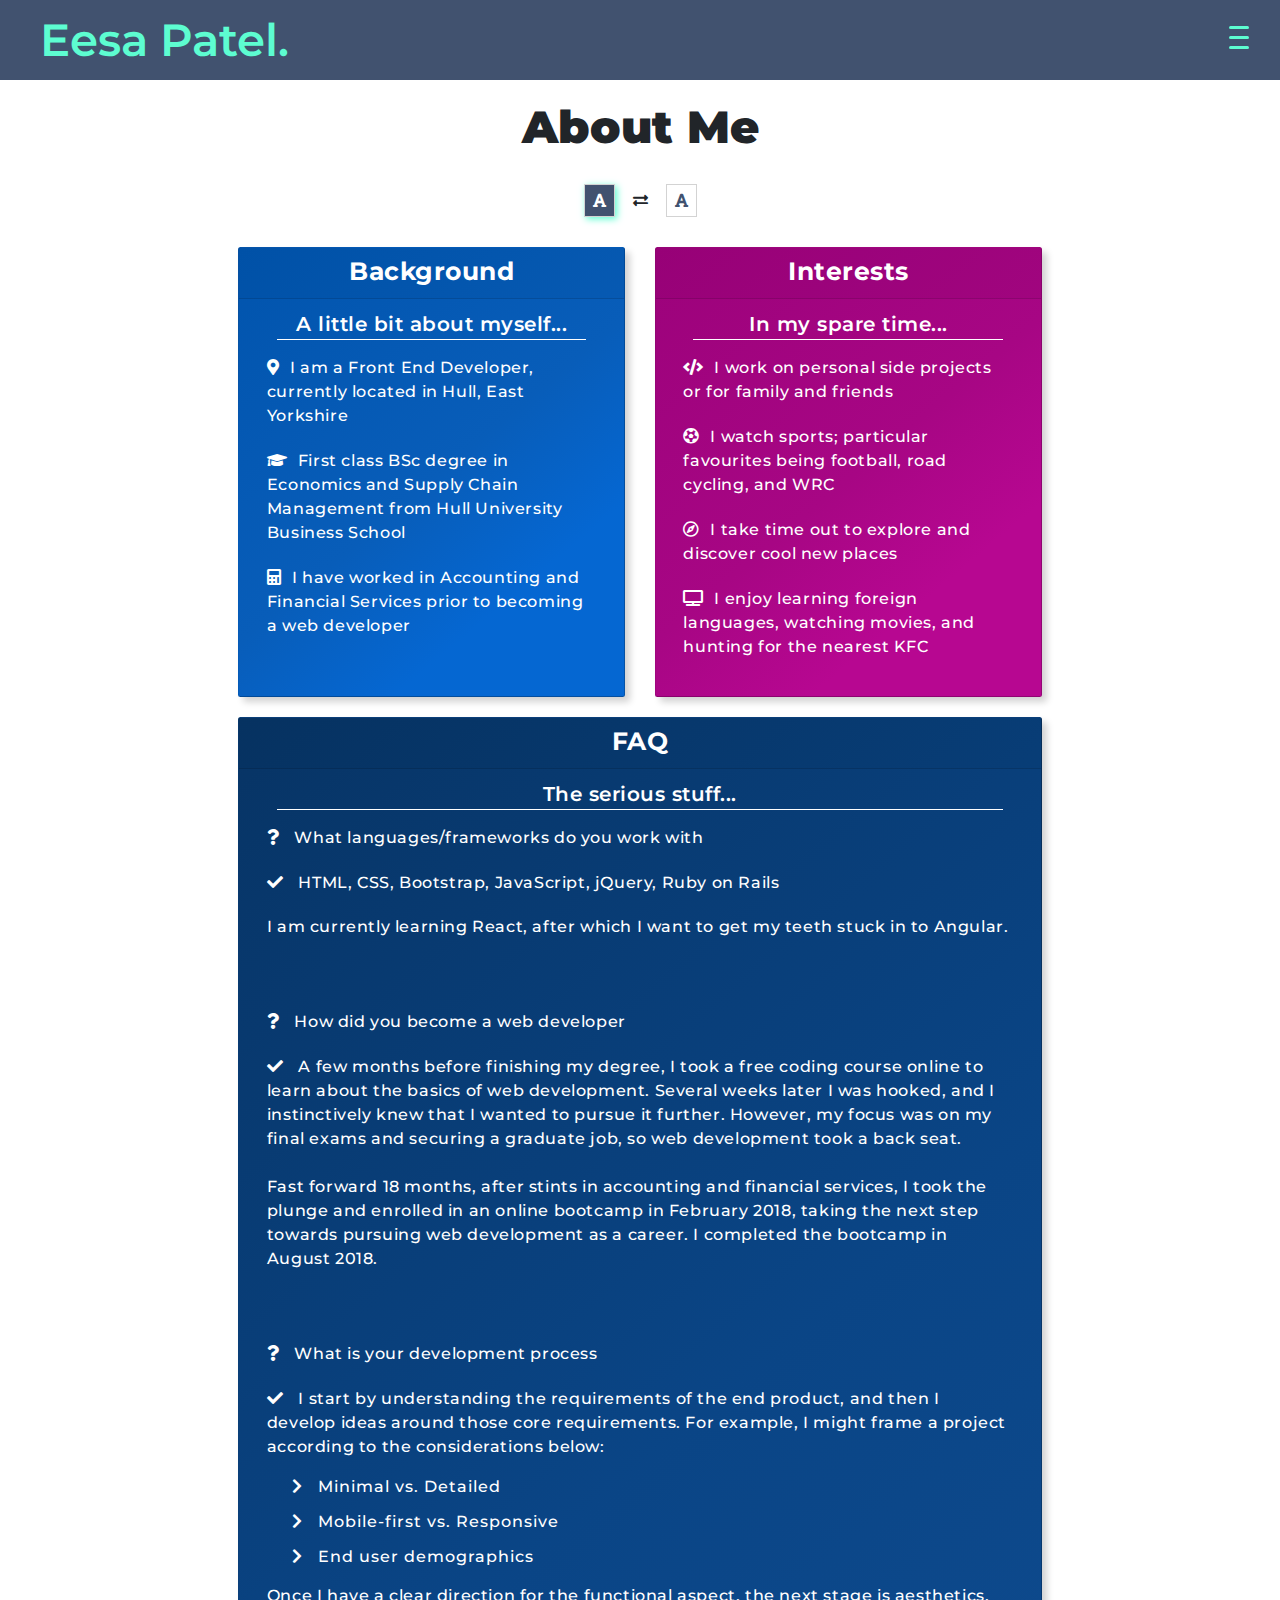
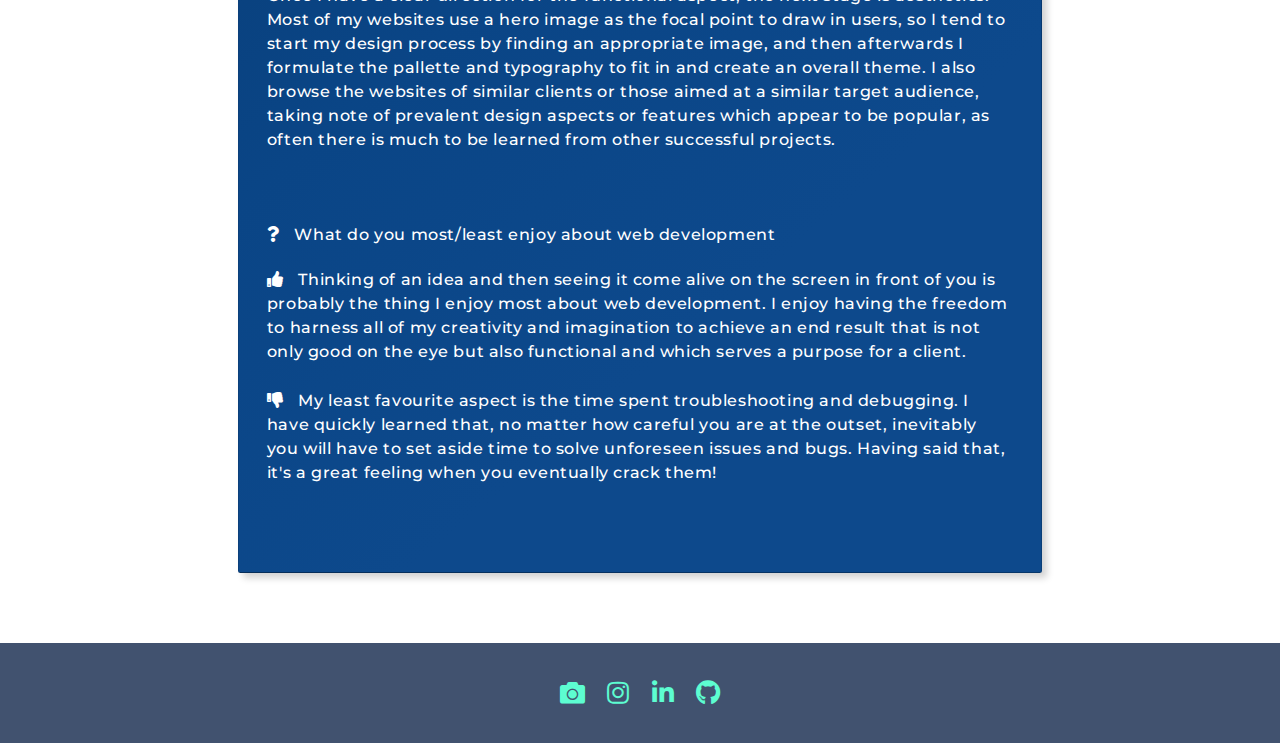
==== commit 8474727d: "create contact page; create footer" ====
--- a/about.html
+++ b/about.html
@@ -69,48 +69,6 @@
       </div>
     </div>
 
-
-    <!-- Primary sidebar (hidden on xs) -->
-    <div class="sidebar d-none d-lg-block background-secondary">
-      <div class="sidebar-thumbnail">
-        <div class="thumbnail animated fadeIn">
-          <img src="img/headshot.jpg" class="img-fluid img-thumbnail mb1">
-          <div class="caption mb2">
-            <h3 class="my-name montserrat-9">Eesa Patel</h3>
-            <h6 class="my-occupation montserrat-5">Front End Developer</h6>
-            <p class="default-text">Hull, UK.</p>
-          </div>
-        </div>
-      </div>
-      <div class="modal-section">
-        <div class="modal-button-container animated fadeInLeft mb1" id="icon-1">
-          <button class="btn background-secondary color-primary" id="resume-btn" data-toggle="modal" data-target="#resume">
-            <i class="fas fa-file-alt color-primary"></i>
-          </button>
-          <p class="modal-caption montserrat-6 mt1 color-primary" id="resume-caption">View my Resume/CV</p>
-        </div>
-        <div class="modal-button-container animated fadeInLeft mb1" id="icon-2">
-          <button class="btn background-secondary color-primary" id="message-btn" data-toggle="modal" data-target="#contact-form">
-            <i class="fas fa-envelope color-primary"></i>
-          </button>
-          <p class="modal-caption montserrat-6 mt1 color-primary" id="message-caption">Say Hello <i class="far fa-smile"></i></p>
-        </div>
-      </div>
-      <div class="sidebar-icons text-center">
-          <a href="https://unsplash.com/@eesa94" target="_blank" title="View my photos on Unsplash">
-            <i class="fas fa-camera animated flipInX background-primary color-secondary" id="icon-3" aria-hidden="true"></i>
-          </a>
-          <a href="https://www.instagram.com/eesa516" target="_blank" title="Follow me on Instagram">
-            <i class="fab fa-instagram animated flipInX background-primary color-secondary" id="icon-4" aria-hidden="true"></i>
-          </a>
-          <a href="https://www.linkedin.com/in/eesa-patel-a89942b1/" target="_blank" title="Connect with me on LinkedIn">
-            <i class="fab fa-linkedin-in animated flipInX background-primary color-secondary" id="icon-5" aria-hidden="true"></i>
-          </a>
-          <a href="https://github.com/eesa94" target="_blank" title="View my GitHub profile">
-            <i class="fab fa-github animated flipInX background-primary color-secondary" id="icon-6" aria-hidden="true"></i>
-          </a>
-      </div>
-    </div>
 
     <div class="container-fluid main-section" id="about-index">
       <h1 class="index-header montserrat-9 animated fadeIn mb3">About Me</h1>
@@ -224,120 +182,22 @@
       </div> <!-- end inner row -->
     </div> <!-- end container -->
 
-    <!-- Resume/CV Modal -->
-    <div class="modal fade bs-example-modal-lg" id="resume" tabindex="-1" role="dialog" aria-labelledby="myLargeModalLabel" aria-hidden="true">
-      <div class="modal-dialog modal-lg">
-        <div class="modal-content">
-          <div class="modal-header background-primary color-secondary">
-            <button type="button" class="close color-secondary" data-dismiss="modal" aria-label="Close"><span aria-hidden="true">&times;</span></button>
-            <h4 class="modal-title" id="myModalLabel">CV/Resume</h4>
-          </div>
-          <div class="modal-body">
-            <div class="container-fluid">
-              <div class="row">
-                <div class="col-10 offset-1 col-sm-8 offset-sm-2 col-lg-6 offset-lg-3">
-                  <div class="list-group" id="list-tab" role="tablist">
-                    <a class="list-group-item list-group-item-action active" id="list-work-list" data-toggle="list" href="#list-work" role="tab" aria-controls="work">
-                      Work History
-                    </a>
-                    <a class="list-group-item list-group-item-action" id="list-education-list" data-toggle="list" href="#list-education" role="tab" aria-controls="education">
-                      Education
-                    </a>
-                  </div>
-                </div>
-              </div>
-            </div>
-            <div class="row no-gutters">
-              <div class="col-10 offset-1 col-sm-8 offset-sm-2 left">
-                <div class="tab-content" id="nav-tabContent">
-                  <div class="tab-pane fade show active text-left" id="list-work" role="tabpanel" aria-labelledby="list-work-list">
-                    <h1 class="mb2">Work History</h1>
-                    <h2>Yorkshire Building Society Group, Leeds UK</h2>
-                    <p class="mb1">Credit Risk Analyst (2017 - 2018)</p>
-                    <p>Key Responsibilities:</p>
-                    <ul class="justify">
-                      <li>Detailed performance analysis of the company's mortgage portfolio, providing metrics on arrears and indebtedness.
-                      <li>Analysed mortgage trends within the wider UK mortgage market using internal and external data to help provide a narrative of the current lending climate and aid risk appetite decisioning.</li>
-                      <li>Sole owner of month-end analysis which provided leadership with key Management Information for company decision-making.</li>
-                      <li>Dealt with Regulatory requests, comprising data and analytics returns for the Prudential Regulation Authority.</li>
-                    </ul>
-                    <p>Skills Gained:</p>
-                    <ul class="justify mb2">
-                      <li>Accuracy and competence within tight deadlines and high pressure, delivering for management and industry regulators.</li>
-                      <li>SAS programming, used daily and the basis of all my work.</li>
-                      <li>Competence in collaborating across teams and functions.</li>
-                    </ul>
-                    <h2>Mazars LLP, Leeds UK</h2>
-                    <p class="mb1">Audit Trainee (ACA) (2016 - 2017)</p>
-                    <p>Key Responsibilities:</p>
-                    <ul class="justify">
-                      <li>Worked on external audits of major clients including Multi Academy Trusts, NHS Trusts, and Local Government.</li>
-                      <li>Field work comprising of audit testing of financial statements, visiting clients and verifying assets.
-                      <li>Analysed findings against audit standards and rules.</li>
-                      <li>Arranged client meetings independently, to discuss systems, processes, and acted as a point of contact between off-site audit managers and on-site client staff.</li>
-                    </ul>
-                    <p>Skills Gained:</p>
-                    <ul class="justify">
-                      <li>Written and verbal communication skills, building positive client relationships.</li>
-                      <li>Working to high technical and ethical standards.</li>
-                      <li>Certificate in Finance, Accounting, and Business (CFAB).</li>
-                    </ul>
-                  </div>
-                  <div class="tab-pane fade text-left" id="list-education" role="tabpanel" aria-labelledby="list-education-list">
-                    <h1 class="mb2">Education</h1>
-                    <h2>CareerFoundry</h2>
-                    <p class="mb1">Online Bootcamp (February 2018 - August 2018)</p>
-                    <p>Web Development</p>
-                    <ul class="justify mb2">
-                      <li>6 month taught and mentored online web development bootcamp.</li>
-                      <li>Front-end development, focusing on responsive design with HTML, CSS, Bootstrap, JavaScript, jQuery, and integrating APIs such as Google Maps, Facebook, and Twitter.</li>
-                      <li>Back-end development with Ruby on Rails,  using best practices to build dynamic web apps with full functionality including authentication, authorisation, user comments, product rating, automated mailing, and payment.</li>
-                    </ul>
-                    <h2>Hull University Business School</h2>
-                    <p class="mb1">Bachelors Degree (2012 - 2016)</p>
-                    <p>BSc Economics and Supply Chain Management (1:1)</p>
-                    <ul class="justify">
-                      <li>Joint honours degree with an equal number of modules across both areas; highlights include empirical economic analysis examining the statistical significance of transfer expenditure on the performance of Premier League football clubs, and planning and designing supply chains to import fruit from overseas.</li>
-                      <li>Studied abroad at Inha University in Incheon, South Korea, as part of a summer school elective programme.</li>
-                      <li>One year internship at Johnson &amp; Johnson in Inventory and Distribution.</li>
-                    </ul>
-                  </div>
-                </div>
-              </div>
-            </div>
-          </div>
-        </div>
-      </div>
-    </div>
-
-    <!-- Contact Form modal -->
-    <div class="modal fade bs-example-modal-lg" id="contact-form" tabindex="-1" role="dialog" aria-labelledby="myLargeModalLabel" aria-hidden="true">
-      <div class="modal-dialog modal-lg">
-        <div class="modal-content">
-          <div class="modal-header background-primary color-secondary">
-            <button type="button" class="close color-secondary" data-dismiss="modal" aria-label="Close"><span aria-hidden="true">&times;</span></button>
-            <h4 class="modal-title" id="myModalLabel">Send a Message</h4>
-          </div>
-          <div class="modal-body">
-            <form class="custom-form" name="contact" method="POST" netlify>
-              <div class="form-group contact-form-group mb2">
-                <label for="name">Name</label>
-                <input class="form-control" placeholder="*Please enter your name" required="required" type="text" name="name" id="name">
-              </div>
-              <div class="form-group contact-form-group mb2">
-                <label for="email">Email</label>
-                <input class="form-control" placeholder="*Please enter your email" required="required" type="text" name="email" id="email">
-              </div>
-              <div class="form-group contact-form-group mb2">
-                <label for="message">Message</label>
-                <textarea class="form-control" placeholder="*Please write your message" rows="5" required="required" name="message" id="message"></textarea>
-              </div>
-              <input type="submit" name="commit" value="Send" class="form_label btn" id="send-btn" data-disable-with="Send">
-            </form>
-          </div>
-        </div>
-      </div>
-    </div>
+    <footer class="w-100 d-flex align-items-center justify-content-center background-primary">
+        <a href="https://unsplash.com/@eesa94" target="_blank" title="View my photos on Unsplash">
+          <i class="fas fa-camera animated flipInX background-primary color-secondary" id="icon-3" aria-hidden="true"></i>
+        </a>
+        <a href="https://www.instagram.com/eesa516" target="_blank" title="Follow me on Instagram">
+          <i class="fab fa-instagram animated flipInX background-primary color-secondary" id="icon-4" aria-hidden="true"></i>
+        </a>
+        <a href="https://www.linkedin.com/in/eesa-patel-a89942b1/" target="_blank" title="Connect with me on LinkedIn">
+          <i class="fab fa-linkedin-in animated flipInX background-primary color-secondary" id="icon-5" aria-hidden="true"></i>
+        </a>
+        <a href="https://github.com/eesa94" target="_blank" title="View my GitHub profile">
+          <i class="fab fa-github animated flipInX background-primary color-secondary" id="icon-6" aria-hidden="true"></i>
+        </a>
+    </footer>
+
+
 
     <script src="https://cdnjs.cloudflare.com/ajax/libs/jquery/3.2.1/jquery.min.js"></script>
     <!-- Bootstrap core JS -->
--- a/css/styles.css
+++ b/css/styles.css
@@ -20,6 +20,8 @@
 .main-section {
   padding: 85px 30px 0;
   transition: 0.3s;
+  min-height: 100%;
+  margin-bottom: 50px;
 }
 
 .btn.focus,
@@ -217,3 +219,16 @@
     text-align: center;
   }
 }
+
+
+/*Footer*/
+footer {
+  height: 100px;
+  font-size: 2.5rem;
+}
+
+footer i {
+  width: 45px;
+  padding: 7px;
+  transition: 0.2s;
+}
--- a/css/sidebar.css
+++ b/css/sidebar.css
@@ -11,17 +11,6 @@
 .sidebar a,
 .sidenav a {
   background: none; }
-
-.sidebar-icons {
-  padding-top: 30px;
-  font-size: 2rem;
-  vertical-align: middle; }
-  .sidebar-icons a {
-    text-decoration: none; }
-  .sidebar-icons i {
-    width: 45px;
-    padding: 7px;
-    transition: 0.2s; }
 
 .modal-section {
   width: 70%;
--- a/css/colours.css
+++ b/css/colours.css
@@ -50,11 +50,9 @@
   color: #5dfdd1;
   cursor: pointer; }
 
-.sidebar-icons {
-  border-top: 2px solid #41526f; }
-  .sidebar-icons i:hover {
-    color: #41526f;
-    background-color: #5dfdd1; }
+footer i:hover {
+  color: #41526f;
+  background-color: #5dfdd1; }
 
 .modal-section button,
 .modal-section-mobile button {
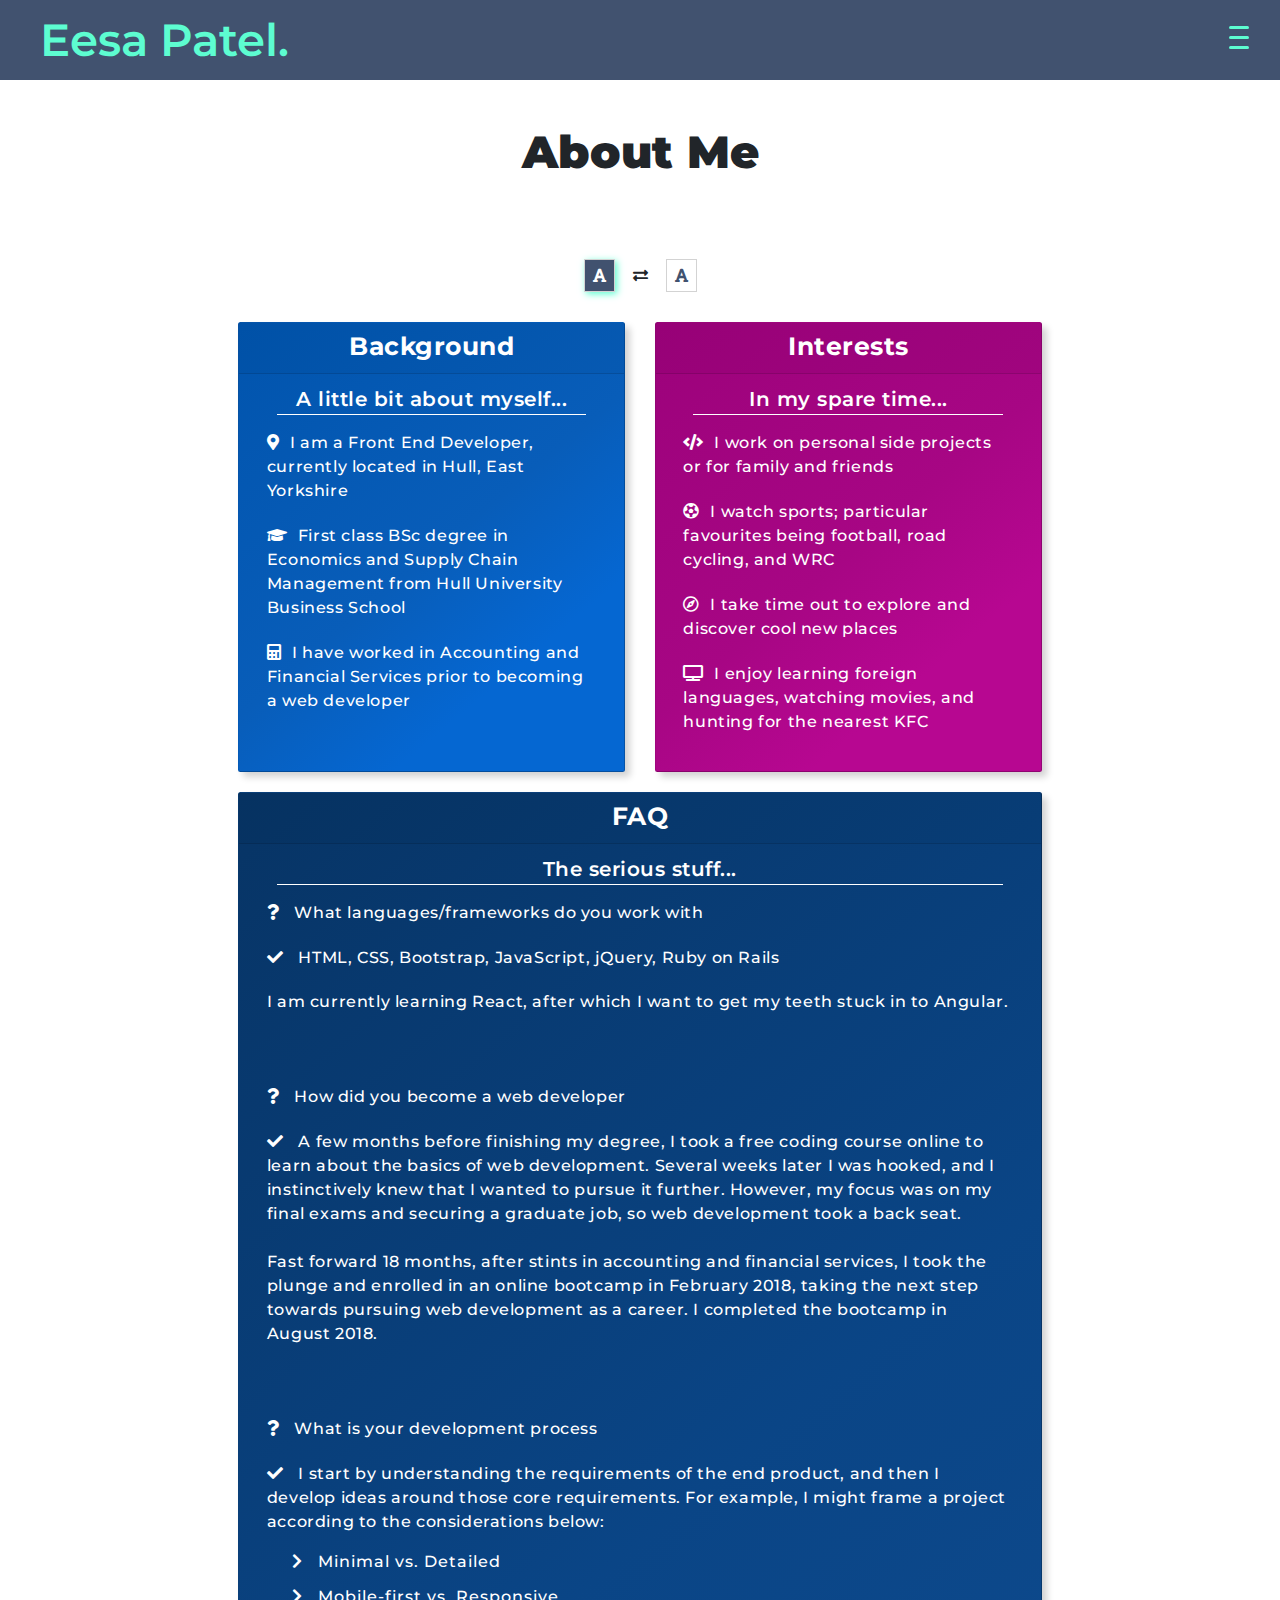
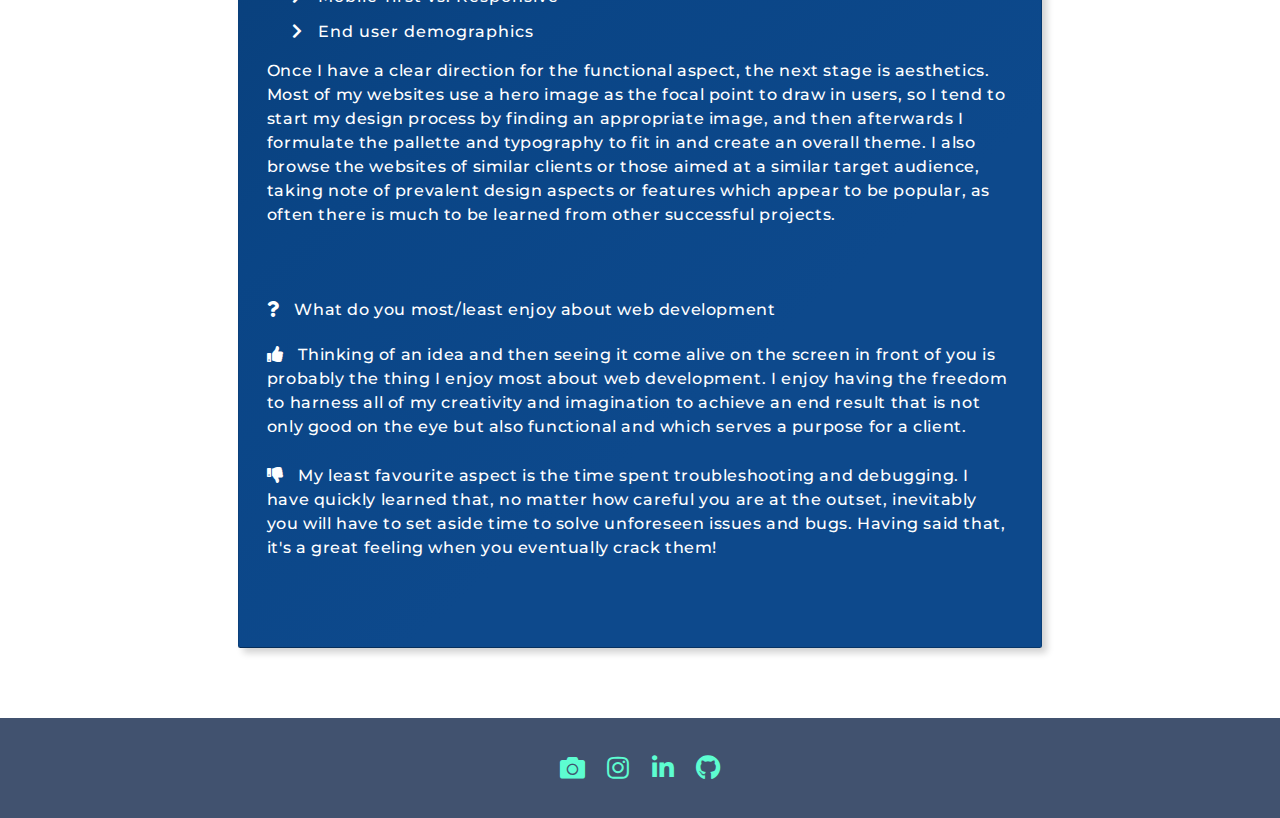
==== commit 314028df: "added navigation menu to portfolio pages; modified menu colours" ====
--- a/about.html
+++ b/about.html
@@ -71,7 +71,7 @@
 
 
     <div class="container-fluid main-section" id="about-index">
-      <h1 class="index-header montserrat-9 animated fadeIn mb3">About Me</h1>
+      <h1 class="index-header montserrat-9 animated fadeIn">About Me</h1>
       <div class="colour-swap animated fadeIn">
         <i class="fas fa-font box-shadow background-primary" id="font-left"></i><i class="fas fa-exchange-alt" id="swap-colour-btn"></i><i class="fas fa-font color-primary" id="font-right"></i>
       </div>
--- a/css/styles.css
+++ b/css/styles.css
@@ -117,7 +117,7 @@
 
 .index-header {
   font-size: 4.5rem;
-  margin: 15px 0;
+  margin: 40px 0 80px;
   cursor: default;
 }
 
--- a/css/nav.css
+++ b/css/nav.css
@@ -31,8 +31,16 @@
   top: -100%;
   width: 100%;
   height: 100%;
-  background-color: rgba(0, 0, 0, 0.8);
+  background-color: rgba(65, 82, 111, 0.9);
   z-index: 200;
   transition: 0.3s; }
 
+@media (max-width: 575px) {
+  .navbar {
+    padding: 5px 10px; }
+
+  .nav-open {
+    top: 25px;
+    right: 6px; } }
+
 /*# sourceMappingURL=nav.css.map */
--- a/css/colours.css
+++ b/css/colours.css
@@ -39,16 +39,9 @@
   color: #5dfdd1; }
 
 .nav-pills a:hover,
-.nav-item a:hover,
-#contact-button:hover,
-#contact-button-second:hover {
-  color: #41526f;
-  background-color: #5dfdd1; }
-
-#contact-button,
-#contact-button-second {
+.nav-item a:hover {
   color: #5dfdd1;
-  cursor: pointer; }
+  opacity: 0.7; }
 
 footer i:hover {
   color: #41526f;
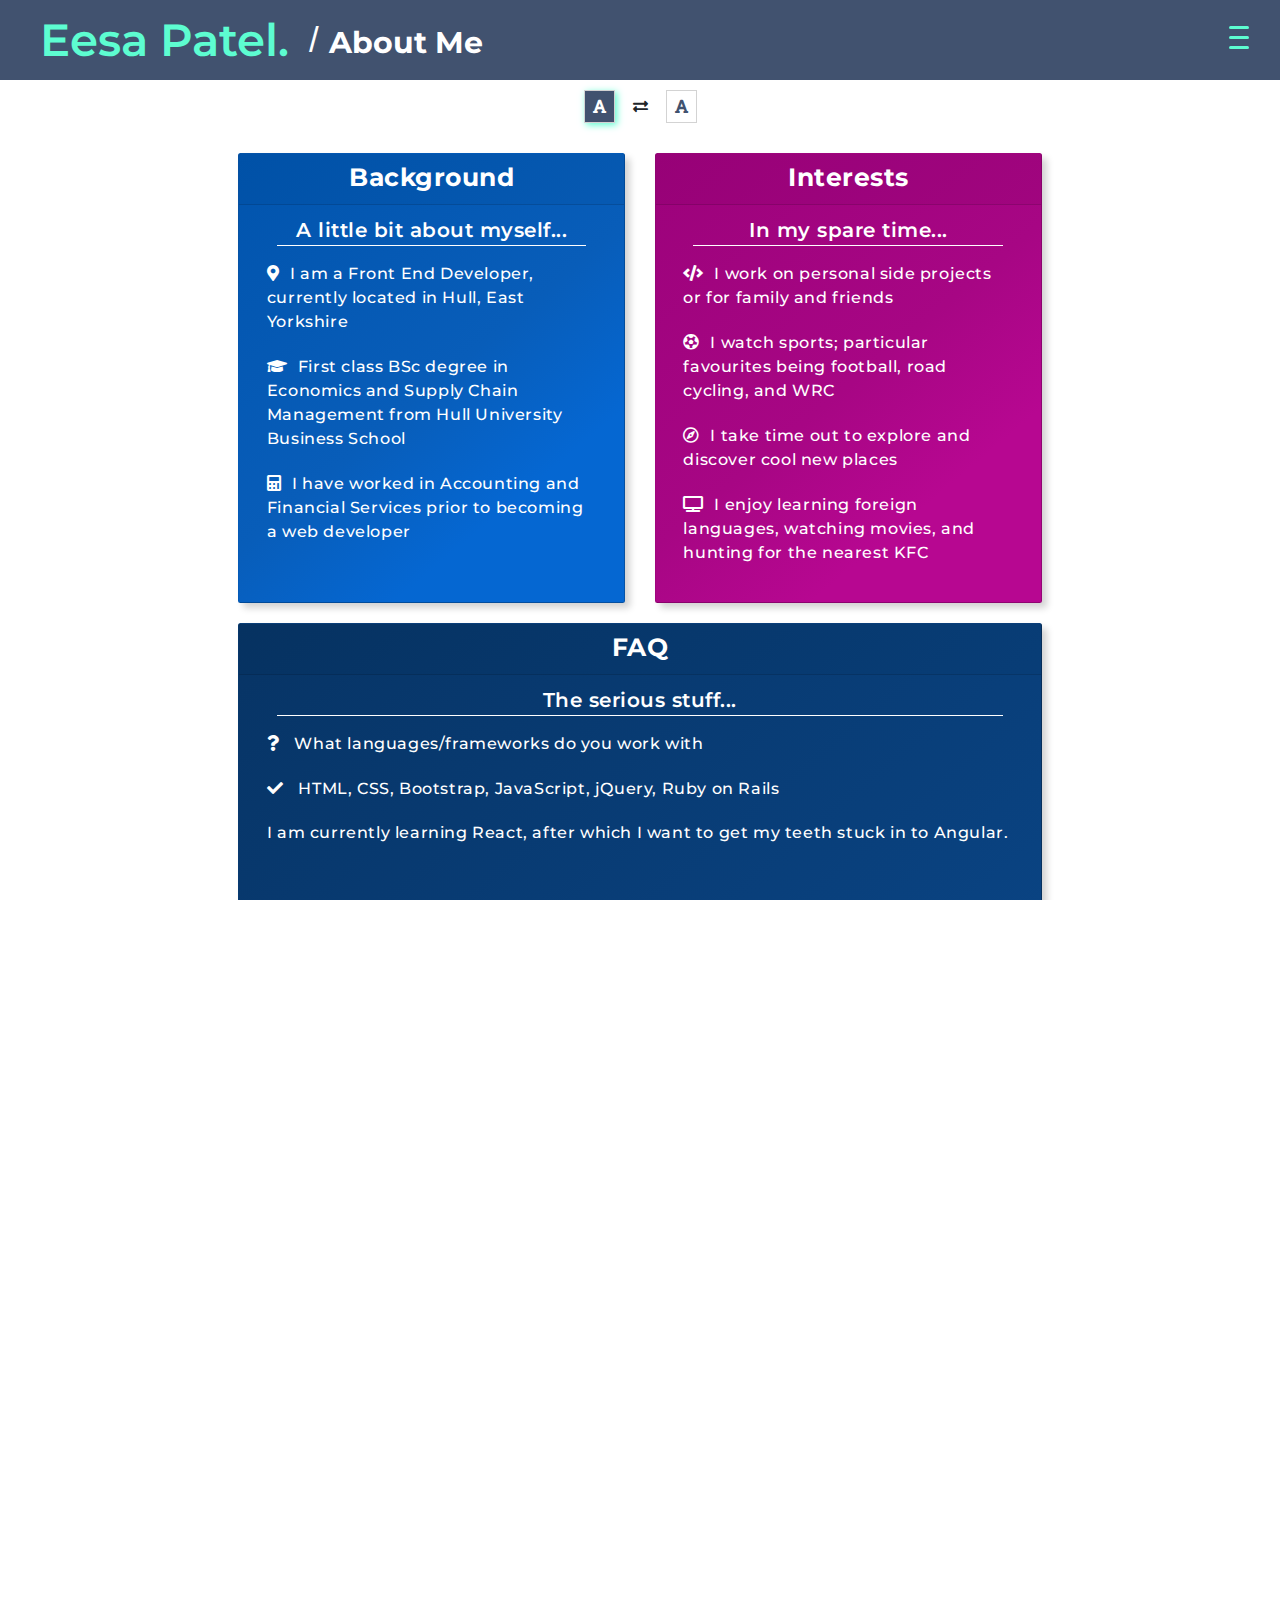
==== commit c8ec2f64: "navbar header for about and contact" ====
--- a/about.html
+++ b/about.html
@@ -38,6 +38,8 @@
       <a href="index.html">
         <h1 class="brand-name color-secondary">Eesa Patel.</h1>
       </a>
+      <span class="slash white"> / </span>
+      <h1 class="navbar-header montserrat-7 white">About Me</h1>
     </nav>
 
     <!-- navbar open button -->
@@ -70,8 +72,7 @@
     </div>
 
 
-    <div class="container-fluid main-section" id="about-index">
-      <h1 class="index-header montserrat-9 animated fadeIn">About Me</h1>
+    <div class="main-section about-index">
       <div class="colour-swap animated fadeIn">
         <i class="fas fa-font box-shadow background-primary" id="font-left"></i><i class="fas fa-exchange-alt" id="swap-colour-btn"></i><i class="fas fa-font color-primary" id="font-right"></i>
       </div>
--- a/css/styles.css
+++ b/css/styles.css
@@ -11,6 +11,7 @@
   height: 100%;
   margin: 0;
   padding: 0;
+  overflow-x: hidden;
 }
 
 body {
@@ -18,10 +19,9 @@
 }
 
 .main-section {
-  padding: 85px 30px 0;
+  padding: 80px 30px 0;
   transition: 0.3s;
   min-height: 100%;
-  margin-bottom: 50px;
 }
 
 .btn.focus,
@@ -218,6 +218,10 @@
   .button-container .col-6 {
     text-align: center;
   }
+
+  .img-thumbnail {
+    height: 150px;
+  }
 }
 
 
--- a/css/about.css
+++ b/css/about.css
@@ -1,3 +1,6 @@
+.about-index {
+  padding-top: 90px; }
+
 .colour-swap i {
   font-size: 1.5rem;
   padding: 8px; }
--- a/css/modal.css
+++ b/css/modal.css
@@ -1,68 +1,3 @@
-.modal-header {
-  display: block; }
 
-.modal-title {
-  font-family: 'Lato', sans-serif;
-  font-size: 2rem;
-  font-weight: 700; }
-
-.close {
-  font-size: 2rem;
-  transition: 0.3s;
-  opacity: 1; }
-
-.modal {
-  top: 40px;
-  padding-left: 0 !important; }
-
-.list-group {
-  flex-direction: row;
-  margin: 10px auto 20px; }
-
-.list-group-item {
-  background-color: #cce7ff;
-  border-radius: 2.5px;
-  font-size: 1.3rem;
-  font-family: 'Lato', sans-serif;
-  height: 100%;
-  transition: 0.3s; }
-  .list-group-item.active {
-    background-color: #7291b3;
-    border-color: #7291b3; }
-    .list-group-item.active:hover {
-      background-color: #7291b3;
-      color: white; }
-  .list-group-item:hover {
-    background-color: #cce7ff;
-    opacity: 0.8; }
-
-.modal-body h1 {
-  text-align: center;
-  padding-bottom: 5px; }
-.modal-body p {
-  font-size: 1.5rem; }
-.modal-body ul {
-  font-size: 1.3rem; }
-.modal-body li {
-  margin-bottom: 5px; }
-
-@media (min-width: 992px) {
-  .modal-lg {
-    max-width: 950px; } }
-.contact-form-group {
-  width: 80%;
-  margin-left: auto;
-  margin-right: auto; }
-
-label,
-.form-control {
-  font-size: 1.5rem; }
-
-#send-btn {
-  padding: 5px 15px;
-  border-radius: 5px;
-  border: 2px solid;
-  font-family: 'Montserrat', sans-serif;
-  font-size: 1.3rem; }
 
 /*# sourceMappingURL=modal.css.map */
--- a/css/nav.css
+++ b/css/nav.css
@@ -1,5 +1,6 @@
 .navbar {
   position: fixed;
+  justify-content: flex-start;
   width: 100%;
   height: 80px;
   top: 0;
@@ -12,7 +13,17 @@
   font-family: 'Montserrat', sans-serif;
   font-weight: 600;
   font-size: 4.5rem;
-  margin: 0; }
+  margin: 0 20px 0 0; }
+
+.slash {
+  margin-right: 10px;
+  font-size: 3.5rem; }
+
+.navbar-header {
+  position: relative;
+  top: 3px;
+  margin: 0;
+  font-size: 3rem; }
 
 .nav-open {
   position: fixed;
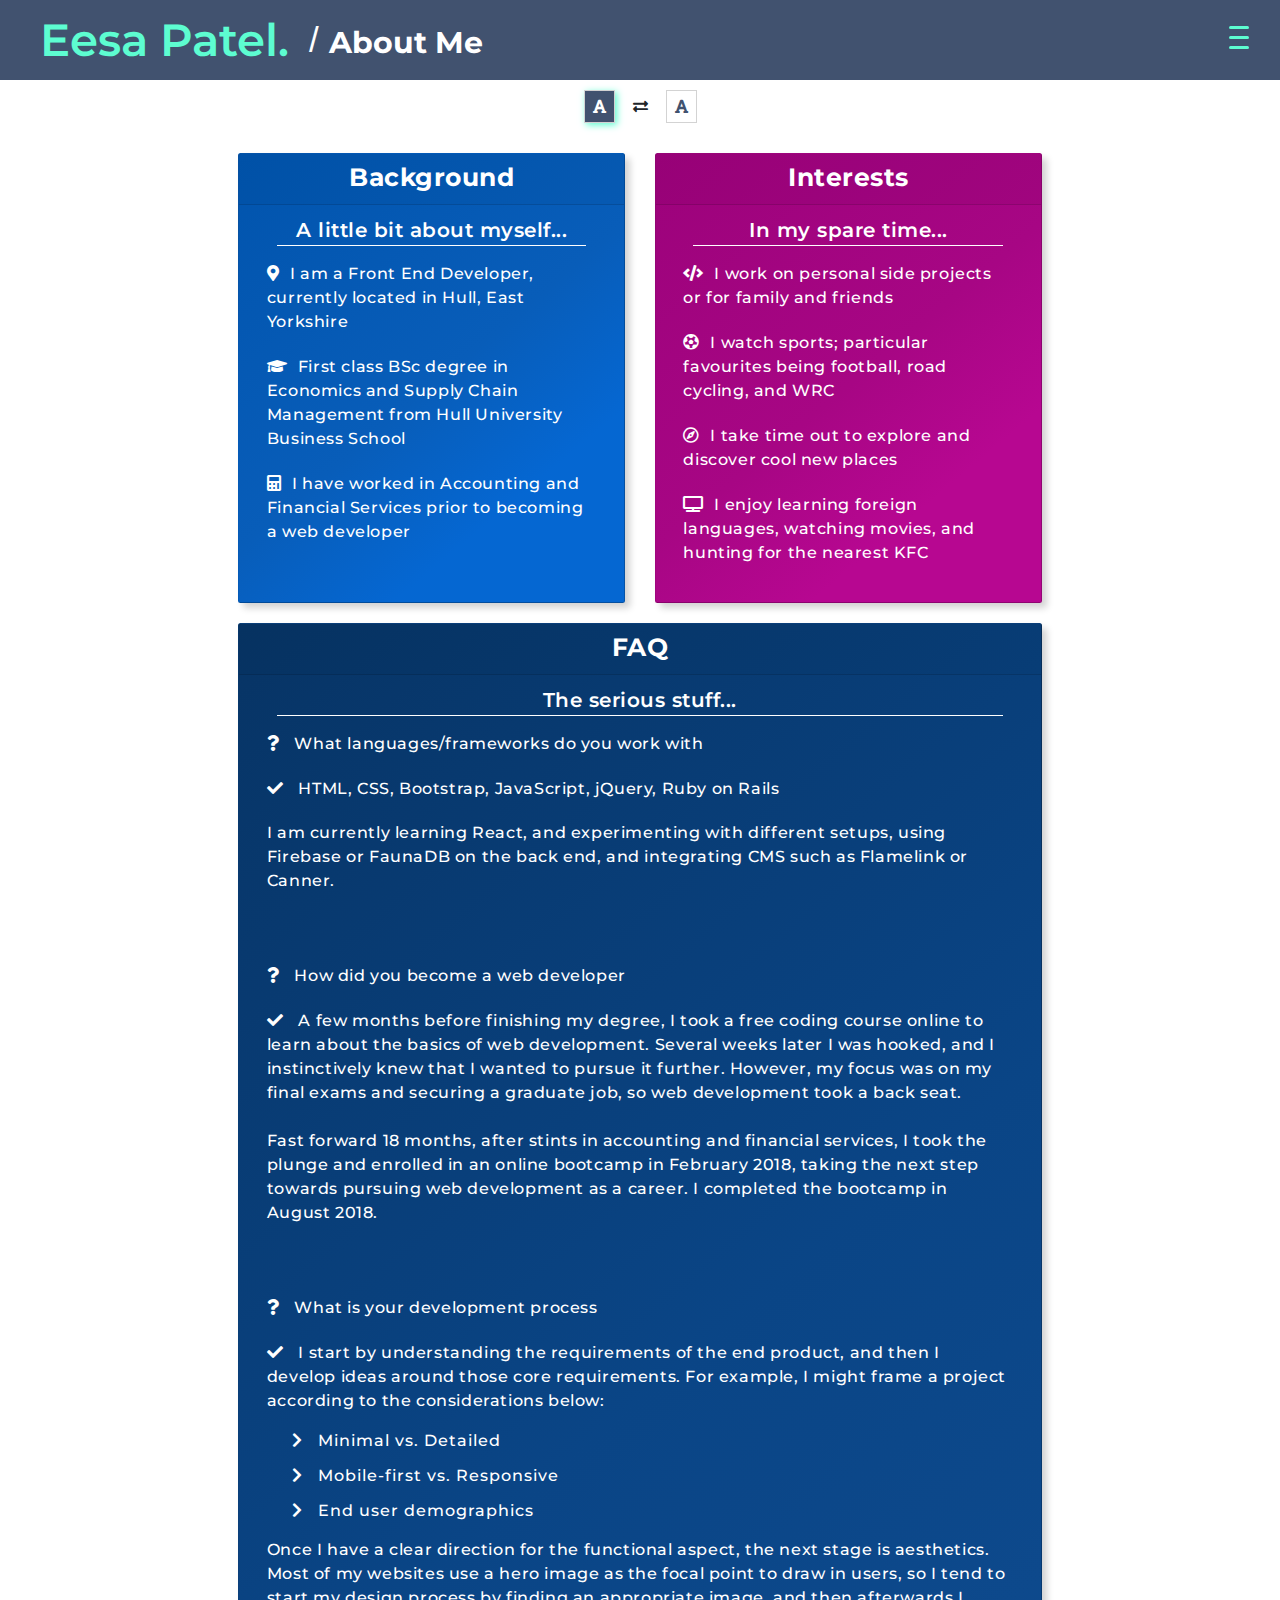
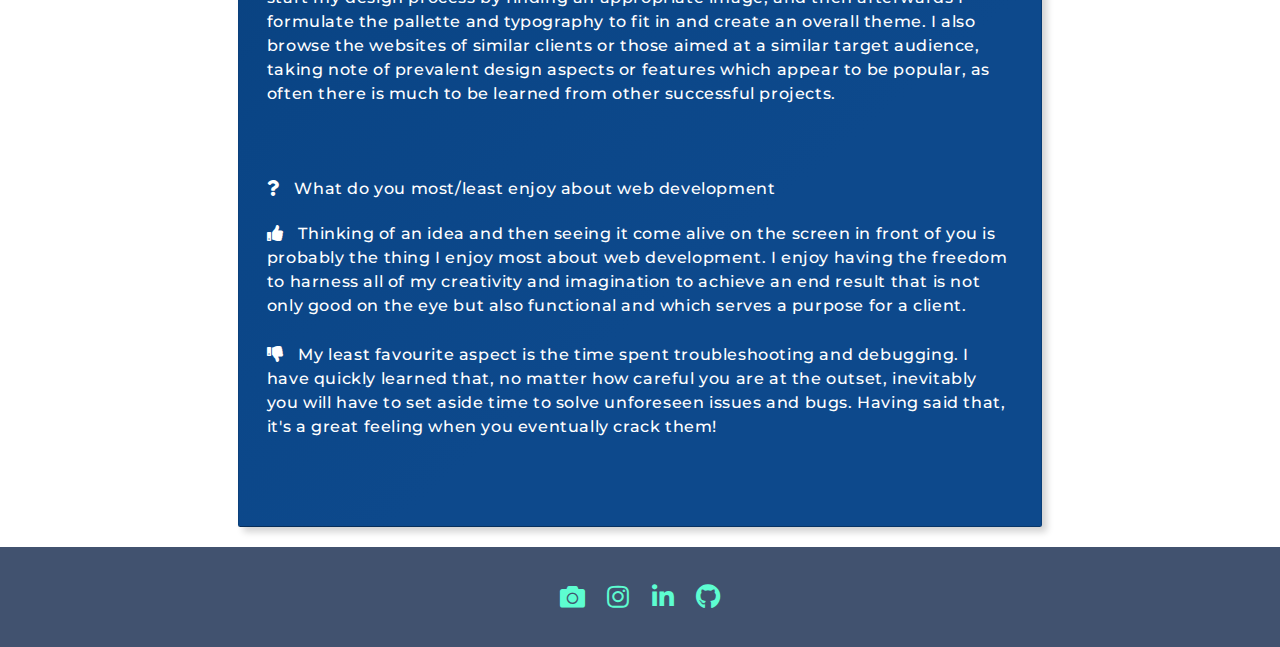
==== commit 26e39a5d: "modify about" ====
--- a/about.html
+++ b/about.html
@@ -125,7 +125,7 @@
                   HTML, CSS, Bootstrap, JavaScript, jQuery, Ruby on Rails
                 </p>
                 <p class="montserrat-5 mb3">
-                  I am currently learning React, after which I want to get my teeth stuck in to Angular.
+                  I am currently learning React, and experimenting with different setups, using Firebase or FaunaDB on the back end, and integrating CMS such as Flamelink or Canner.
                 </p>
                 <p class="mb2"></p>
                 <p class="montserrat-5 mt1">
--- a/css/styles.css
+++ b/css/styles.css
@@ -8,7 +8,7 @@
 
 html, body {
   width: 100%;
-  height: 100%;
+  /*height: 100%;*/
   margin: 0;
   padding: 0;
   overflow-x: hidden;
@@ -21,7 +21,7 @@
 .main-section {
   padding: 80px 30px 0;
   transition: 0.3s;
-  min-height: 100%;
+  min-height: 100vh;
 }
 
 .btn.focus,
@@ -49,7 +49,7 @@
 }
 
 .welcome-2 {
-  font-size: 3.2rem;
+  font-size: 2.0rem;
 }
 
 .button-container {
--- a/css/nav.css
+++ b/css/nav.css
@@ -22,7 +22,7 @@
 .navbar-header {
   position: relative;
   top: 3px;
-  margin: 0;
+  margin: 0 10px 0 0;
   font-size: 3rem; }
 
 .nav-open {
@@ -46,6 +46,10 @@
   z-index: 200;
   transition: 0.3s; }
 
+@media (max-width: 767px) {
+  .slash,
+  .navbar-header {
+    display: none; } }
 @media (max-width: 575px) {
   .navbar {
     padding: 5px 10px; }
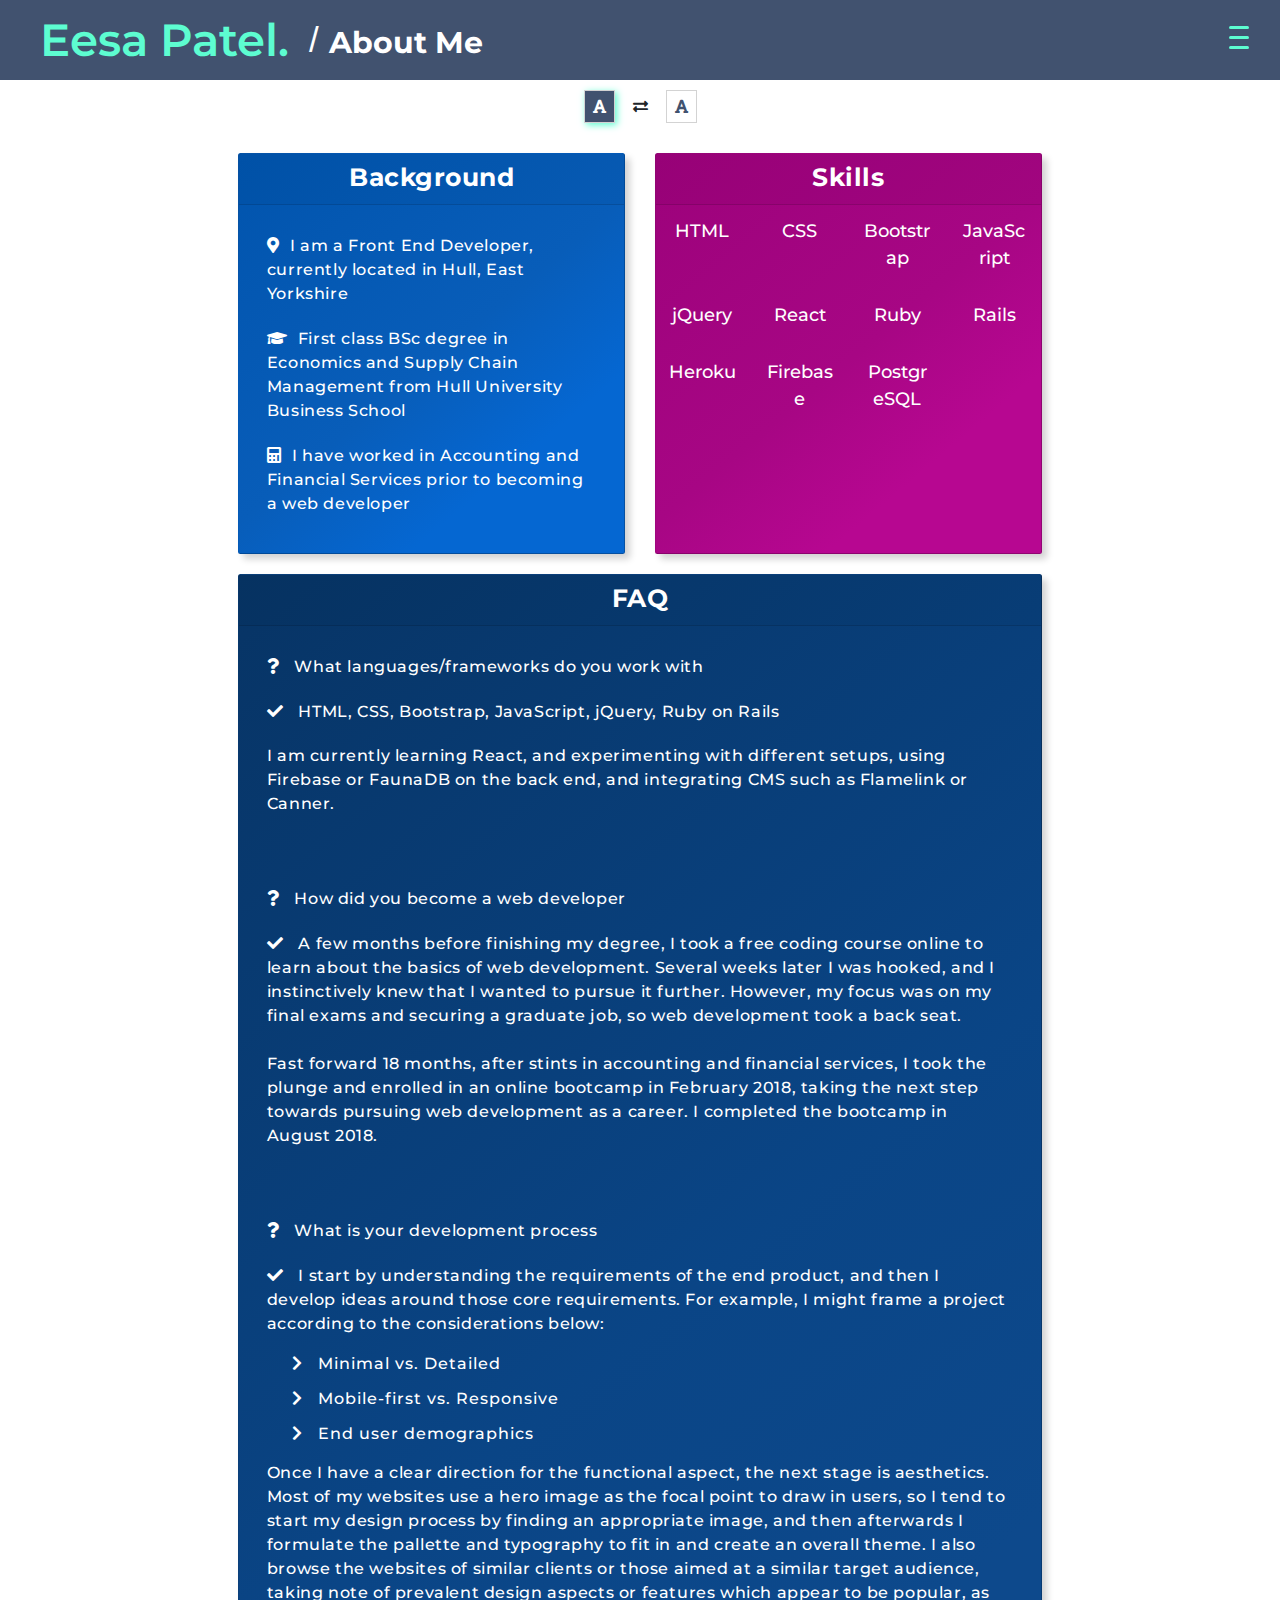
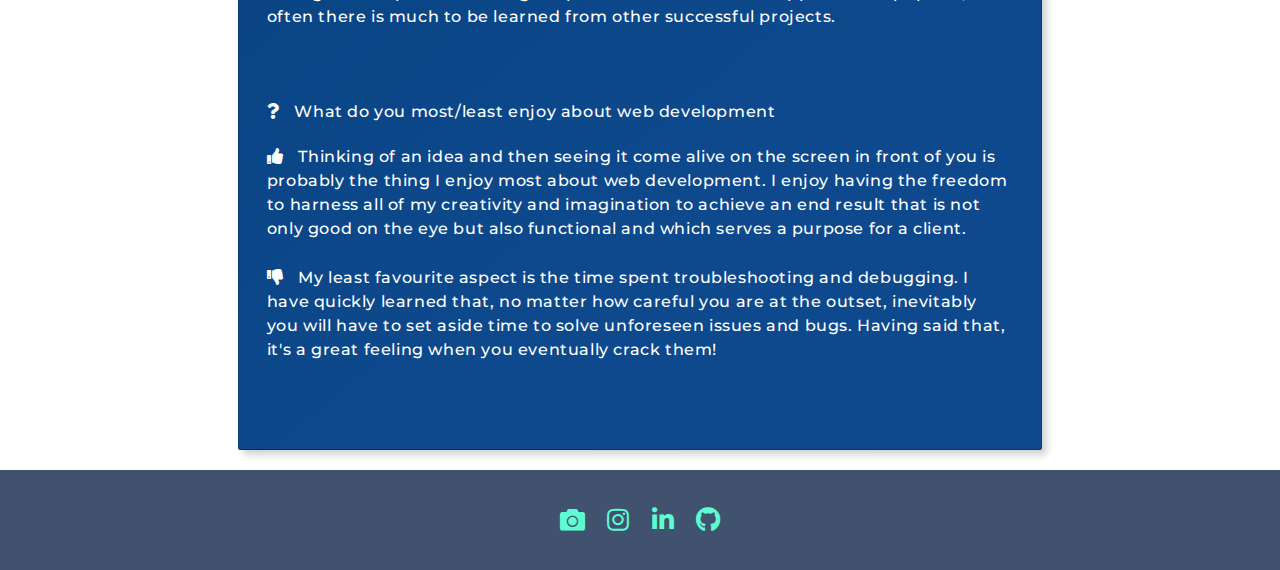
==== commit a3215463: "update about me section - remove interests" ====
--- a/about.html
+++ b/about.html
@@ -50,8 +50,8 @@
     </button>
 
     <!-- navigation menu -->
-    <div class="container-fluid nav-menu">
-      <div class="row h-100 align-items-center">
+    <div class="container-fluid nav-menu">
+      <div class="row h-100 align-items-center">
         <div class="col-10 offset-1 col-md-8 offset-md-2 col-lg-4 offset-lg-4">
           <ul class="navbar-nav animated mr-auto mt-2 mt-lg-0">
                 <li class="nav-item">
@@ -83,7 +83,6 @@
               <h2 class="montserrat-7">Background</h2>
             </div>
             <div class="card-body">
-              <h4 class="card-title montserrat-6">A little bit about myself...</h4>
               <div class="card-text">
                 <p class="montserrat-5 mt1"><i class="fa fa-map-marker-alt"></i>I am a Front End Developer, currently located in Hull, East Yorkshire</p>
                 <p class="montserrat-5 mt1"><i class="fa fa-graduation-cap"></i>First class BSc degree in Economics and Supply Chain Management from Hull University Business School</p>
@@ -95,15 +94,50 @@
         <div class="col-12 col-md-6 col-xl-4 mb2">
           <div class="card card-default-pink mb1 animated fadeIn" id="card-pink">
             <div class="card-header">
-              <h2 class="montserrat-7">Interests</h2>
+              <h2 class="montserrat-7">Skills</h2>
             </div>
             <div class="card-body">
-              <h4 class="card-title montserrat-6">In my spare time...</h4>
-              <div class="card-text">
-                <p class="montserrat-5 mt1"><i class="fa fa-code"></i>I work on personal side projects or for family and friends</p>
-                <p class="montserrat-5 mt1"><i class="fa fa-futbol"></i>I watch sports; particular favourites being football, road cycling, and WRC</p>
-                <p class="montserrat-5 mt1"><i class="far fa-compass"></i></i>I take time out to explore and discover cool new places</p>
-                <p class="montserrat-5 mt1"><i class="fa fa-tv"></i>I enjoy learning foreign languages, watching movies, and hunting for the nearest KFC</p>
+              <div class="row mb2">
+                <div class="col-3">
+                  <p class="montserrat-5 skill-name">HTML</p>
+                </div>
+                <div class="col-3">
+                  <p class="montserrat-5 skill-name">CSS</p>
+                  </div>
+                <div class="col-3">
+                  <p class="montserrat-5 skill-name">Bootstrap</p>
+                  </div>
+                <div class="col-3">
+                  <p class="montserrat-5 skill-name">JavaScript</p>
+                </div>
+              </div>
+              <div class="row mb2">
+                <div class="col-3">
+                  <p class="montserrat-5 skill-name">jQuery</p>
+                </div>
+                <div class="col-3">
+                  <p class="montserrat-5 skill-name">React</p>
+                  </div>
+                <div class="col-3">
+                  <p class="montserrat-5 skill-name">Ruby</p>
+                  </div>
+                <div class="col-3">
+                  <p class="montserrat-5 skill-name">Rails</p>
+                </div>
+              </div>
+              <div class="row mb2">
+                <div class="col-3">
+                  <p class="montserrat-5 skill-name">Heroku</p>
+                </div>
+                <div class="col-3">
+                  <p class="montserrat-5 skill-name">Firebase</p>
+                  </div>
+                <div class="col-3">
+                  <p class="montserrat-5 skill-name">PostgreSQL</p>
+                  </div>
+                <div class="col-3">
+
+                </div>
               </div>
             </div>
           </div>
@@ -114,7 +148,6 @@
               <h2 class="montserrat-7">FAQ</h2>
             </div>
             <div class="card-body">
-              <h4 class="card-title montserrat-6">The serious stuff...</h4>
               <div class="card-text">
                 <p class="montserrat-5 mt1">
                   <i class="fas fa-question"></i>
--- a/css/about.css
+++ b/css/about.css
@@ -108,4 +108,7 @@
   list-style-type: none;
   text-align: left; }
 
+.skill-name {
+  font-size: 1.8rem; }
+
 /*# sourceMappingURL=about.css.map */
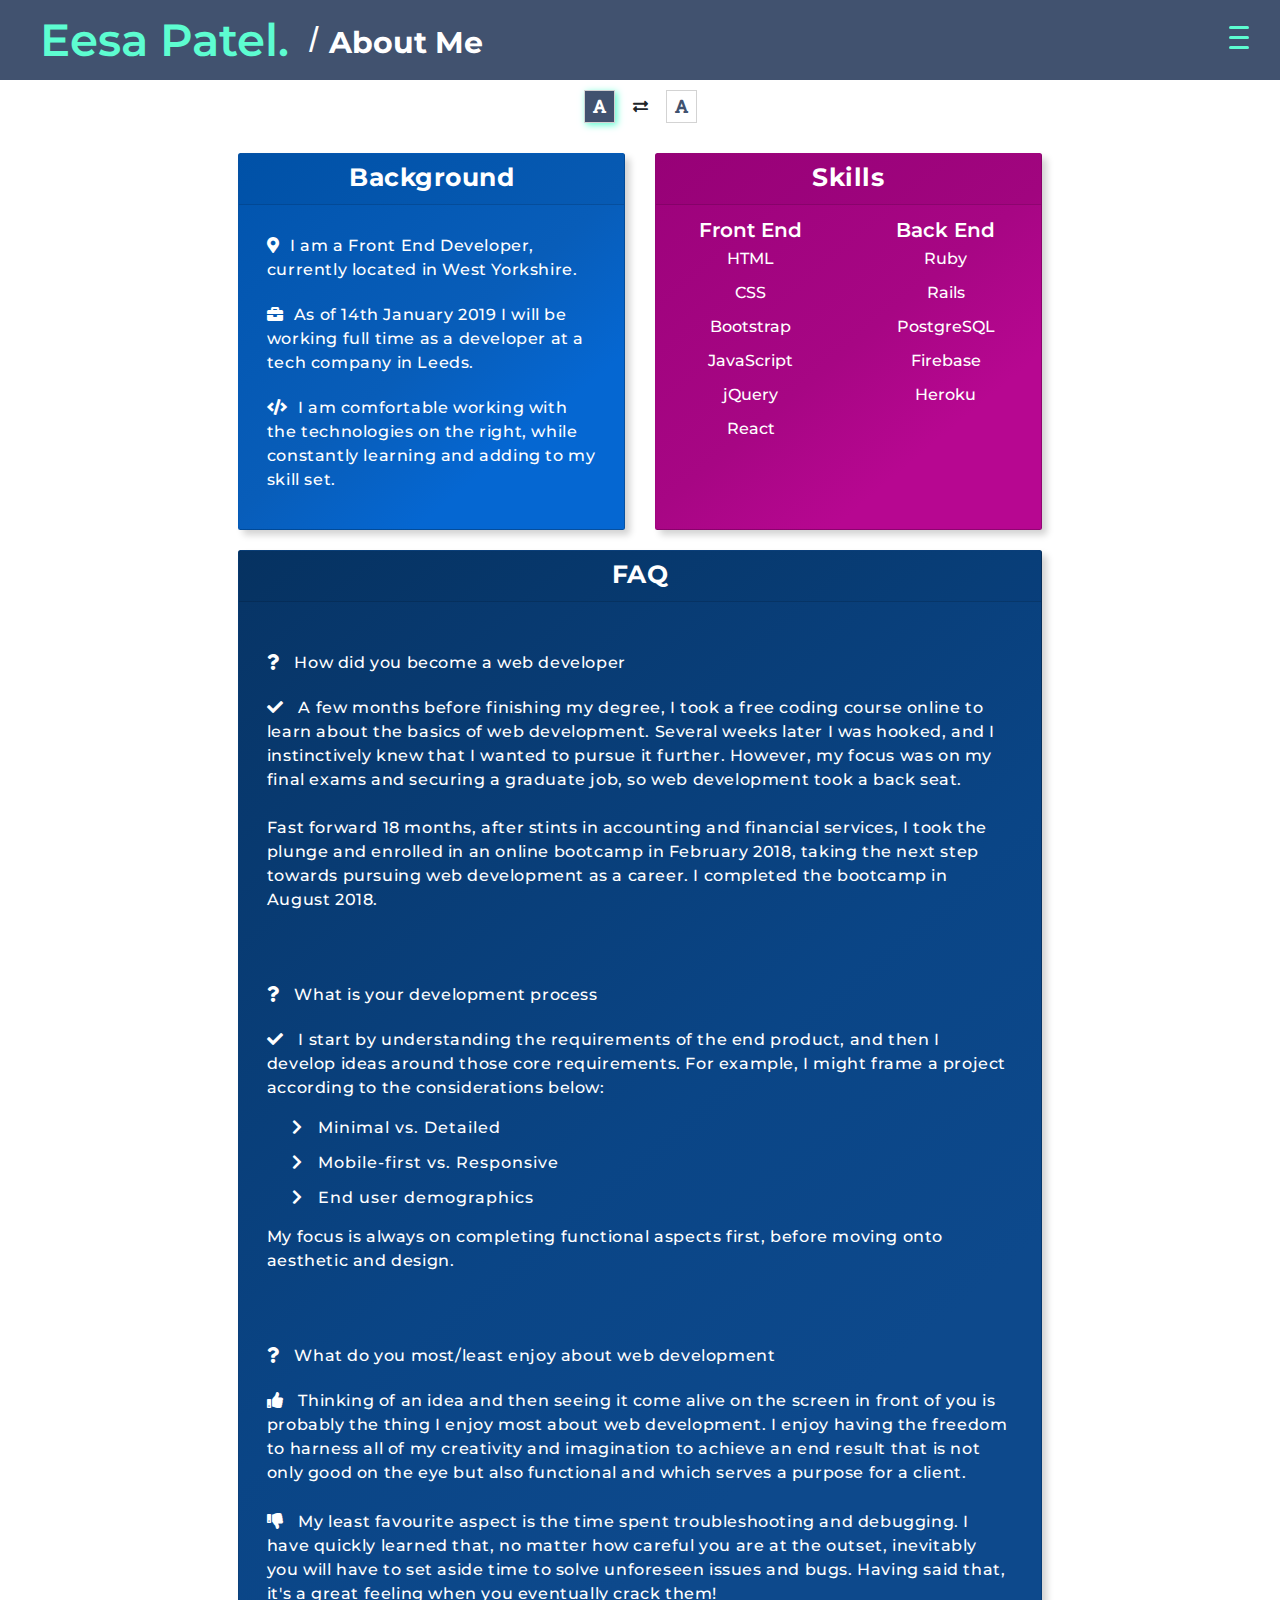
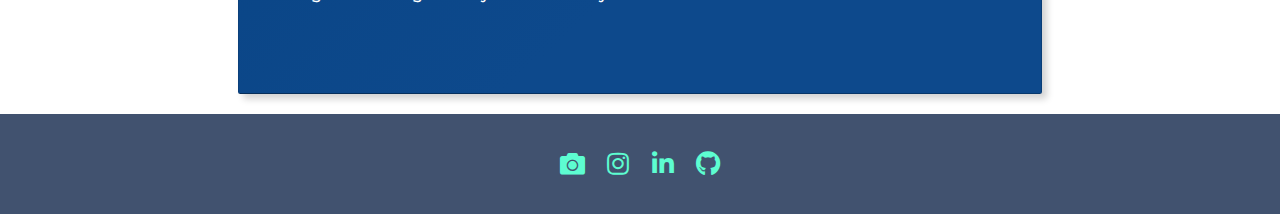
==== commit fb170598: "update about section" ====
--- a/about.html
+++ b/about.html
@@ -84,9 +84,9 @@
             </div>
             <div class="card-body">
               <div class="card-text">
-                <p class="montserrat-5 mt1"><i class="fa fa-map-marker-alt"></i>I am a Front End Developer, currently located in Hull, East Yorkshire</p>
-                <p class="montserrat-5 mt1"><i class="fa fa-graduation-cap"></i>First class BSc degree in Economics and Supply Chain Management from Hull University Business School</p>
-                <p class="montserrat-5 mt1"><i class="fa fa-calculator"></i>I have worked in Accounting and Financial Services prior to becoming a web developer</p>
+                <p class="montserrat-5 mt1"><i class="fas fa-map-marker-alt"></i>I am a Front End Developer, currently located in West Yorkshire.</p>
+                <p class="montserrat-5 mt1"><i class="fas fa-briefcase"></i>As of 14th January 2019 I will be working full time as a developer at a tech company in Leeds.</p>
+                <p class="montserrat-5 mt1"><i class="fas fa-code"></i>I am comfortable working with the technologies on the right, while constantly learning and adding to my skill set.</p>
               </div>
             </div>
           </div>
@@ -97,46 +97,23 @@
               <h2 class="montserrat-7">Skills</h2>
             </div>
             <div class="card-body">
-              <div class="row mb2">
-                <div class="col-3">
+              <div class="row">
+                <div class="col-6">
+                  <h2 class="montserrat-6">Front End</h4>
                   <p class="montserrat-5 skill-name">HTML</p>
+                  <p class="montserrat-5 skill-name">CSS</p>
+                  <p class="montserrat-5 skill-name">Bootstrap</p>
+                  <p class="montserrat-5 skill-name">JavaScript</p>
+                  <p class="montserrat-5 skill-name">jQuery</p>
+                  <p class="montserrat-5 skill-name">React</p>
                 </div>
-                <div class="col-3">
-                  <p class="montserrat-5 skill-name">CSS</p>
-                  </div>
-                <div class="col-3">
-                  <p class="montserrat-5 skill-name">Bootstrap</p>
-                  </div>
-                <div class="col-3">
-                  <p class="montserrat-5 skill-name">JavaScript</p>
-                </div>
-              </div>
-              <div class="row mb2">
-                <div class="col-3">
-                  <p class="montserrat-5 skill-name">jQuery</p>
-                </div>
-                <div class="col-3">
-                  <p class="montserrat-5 skill-name">React</p>
-                  </div>
-                <div class="col-3">
+                <div class="col-6">
+                  <h2 class="montserrat-6">Back End</h4>
                   <p class="montserrat-5 skill-name">Ruby</p>
-                  </div>
-                <div class="col-3">
                   <p class="montserrat-5 skill-name">Rails</p>
-                </div>
-              </div>
-              <div class="row mb2">
-                <div class="col-3">
+                  <p class="montserrat-5 skill-name">PostgreSQL</p>
+                  <p class="montserrat-5 skill-name">Firebase</p>
                   <p class="montserrat-5 skill-name">Heroku</p>
-                </div>
-                <div class="col-3">
-                  <p class="montserrat-5 skill-name">Firebase</p>
-                  </div>
-                <div class="col-3">
-                  <p class="montserrat-5 skill-name">PostgreSQL</p>
-                  </div>
-                <div class="col-3">
-
                 </div>
               </div>
             </div>
@@ -149,17 +126,6 @@
             </div>
             <div class="card-body">
               <div class="card-text">
-                <p class="montserrat-5 mt1">
-                  <i class="fas fa-question"></i>
-                  What languages/frameworks do you work with
-                </p>
-                <p class="montserrat-5">
-                  <i class="fas fa-check"></i>
-                  HTML, CSS, Bootstrap, JavaScript, jQuery, Ruby on Rails
-                </p>
-                <p class="montserrat-5 mb3">
-                  I am currently learning React, and experimenting with different setups, using Firebase or FaunaDB on the back end, and integrating CMS such as Flamelink or Canner.
-                </p>
                 <p class="mb2"></p>
                 <p class="montserrat-5 mt1">
                   <i class="fas fa-question"></i>
@@ -194,7 +160,7 @@
                   </li>
                 </ul>
                 <p class="montserrat-5 mb3">
-                  Once I have a clear direction for the functional aspect, the next stage is aesthetics. Most of my websites use a hero image as the focal point to draw in users, so I tend to start my design process by finding an appropriate image, and then afterwards I formulate the pallette and typography to fit in and create an overall theme. I also browse the websites of similar clients or those aimed at a similar target audience, taking note of prevalent design aspects or features which appear to be popular, as often there is much to be learned from other successful projects.
+                  My focus is always on completing functional aspects first, before moving onto aesthetic and design.
                 </p>
                 <p class="mb2"></p>
                 <p class="montserrat-5 mt1">
--- a/css/about.css
+++ b/css/about.css
@@ -109,6 +109,6 @@
   text-align: left; }
 
 .skill-name {
-  font-size: 1.8rem; }
+  font-size: 1.6rem; }
 
 /*# sourceMappingURL=about.css.map */
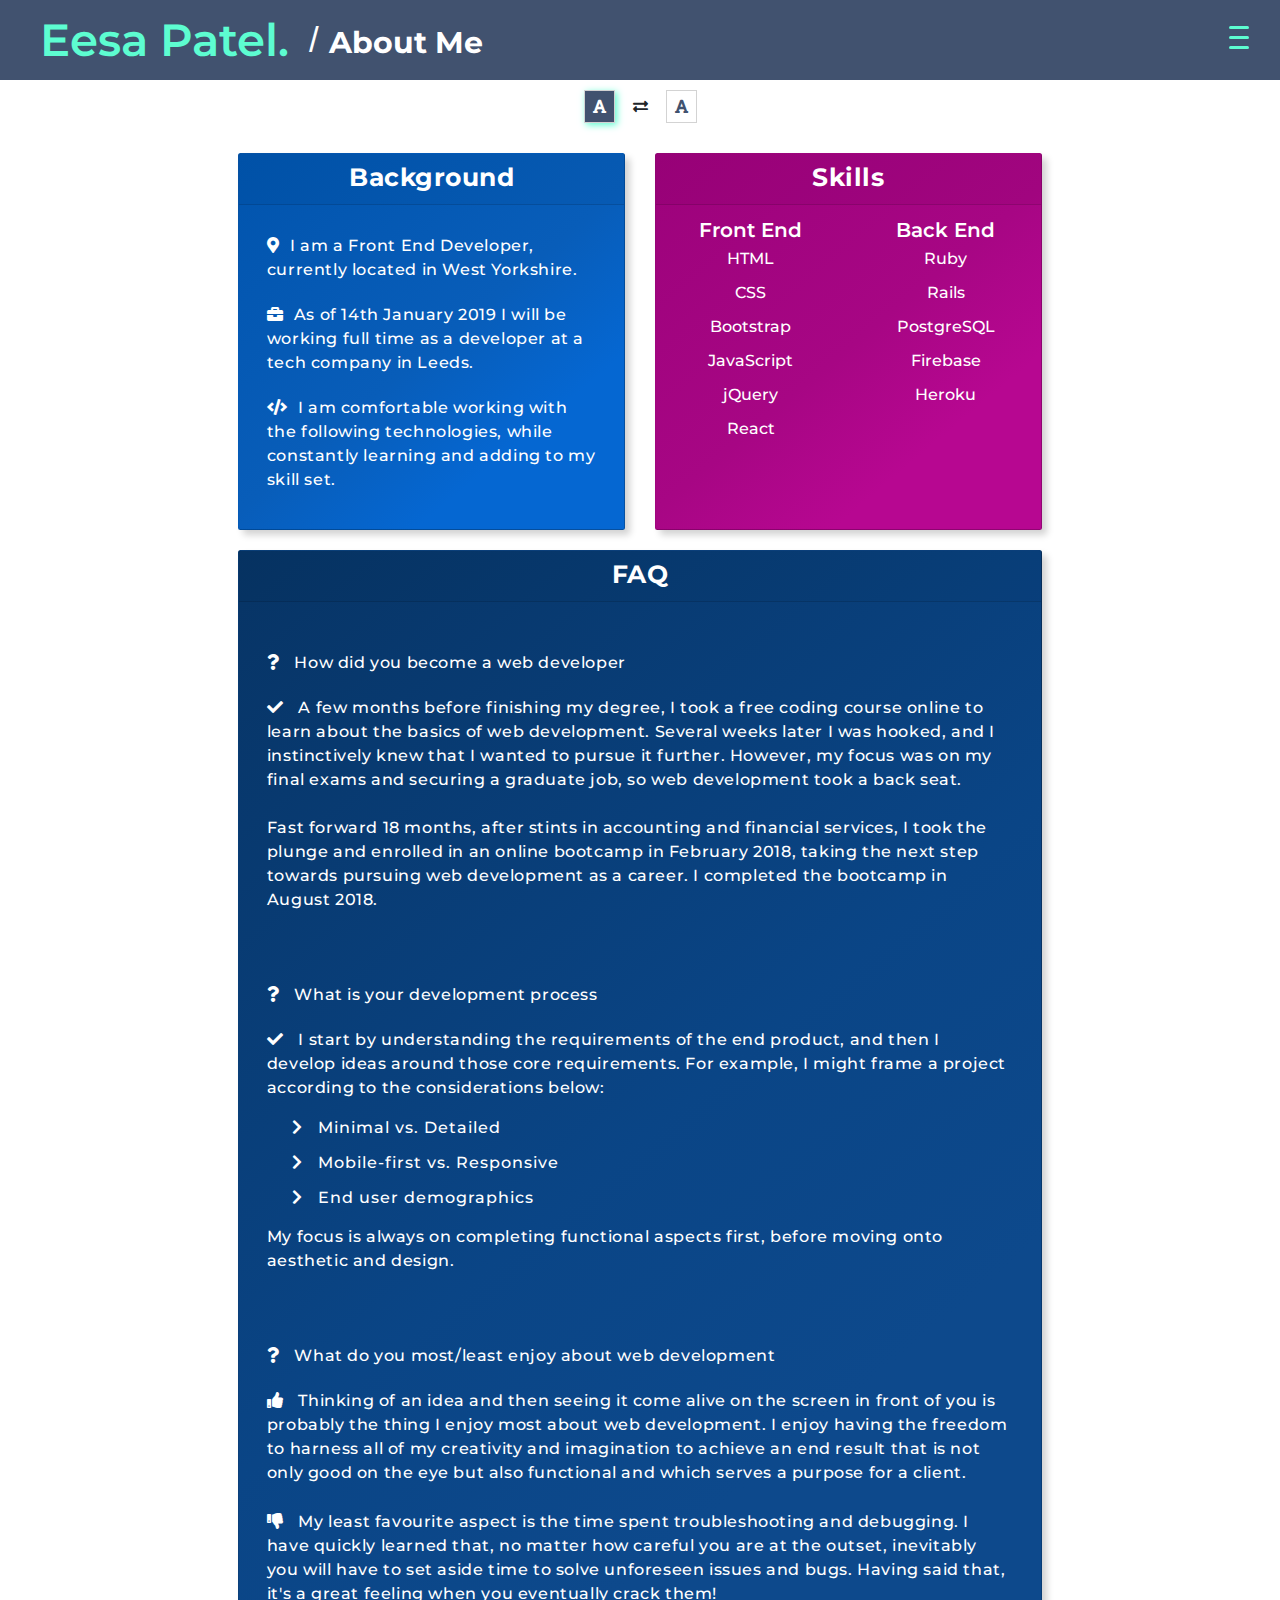
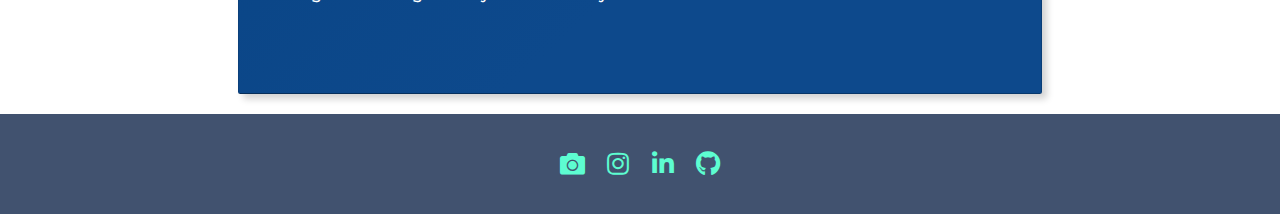
==== commit 58f5c868: "small change to about section" ====
--- a/about.html
+++ b/about.html
@@ -86,7 +86,7 @@
               <div class="card-text">
                 <p class="montserrat-5 mt1"><i class="fas fa-map-marker-alt"></i>I am a Front End Developer, currently located in West Yorkshire.</p>
                 <p class="montserrat-5 mt1"><i class="fas fa-briefcase"></i>As of 14th January 2019 I will be working full time as a developer at a tech company in Leeds.</p>
-                <p class="montserrat-5 mt1"><i class="fas fa-code"></i>I am comfortable working with the technologies on the right, while constantly learning and adding to my skill set.</p>
+                <p class="montserrat-5 mt1"><i class="fas fa-code"></i>I am comfortable working with the following technologies, while constantly learning and adding to my skill set.</p>
               </div>
             </div>
           </div>
--- a/css/nav.css
+++ b/css/nav.css
@@ -46,7 +46,7 @@
   z-index: 200;
   transition: 0.3s; }
 
-@media (max-width: 767px) {
+@media (max-width: 991px) {
   .slash,
   .navbar-header {
     display: none; } }
